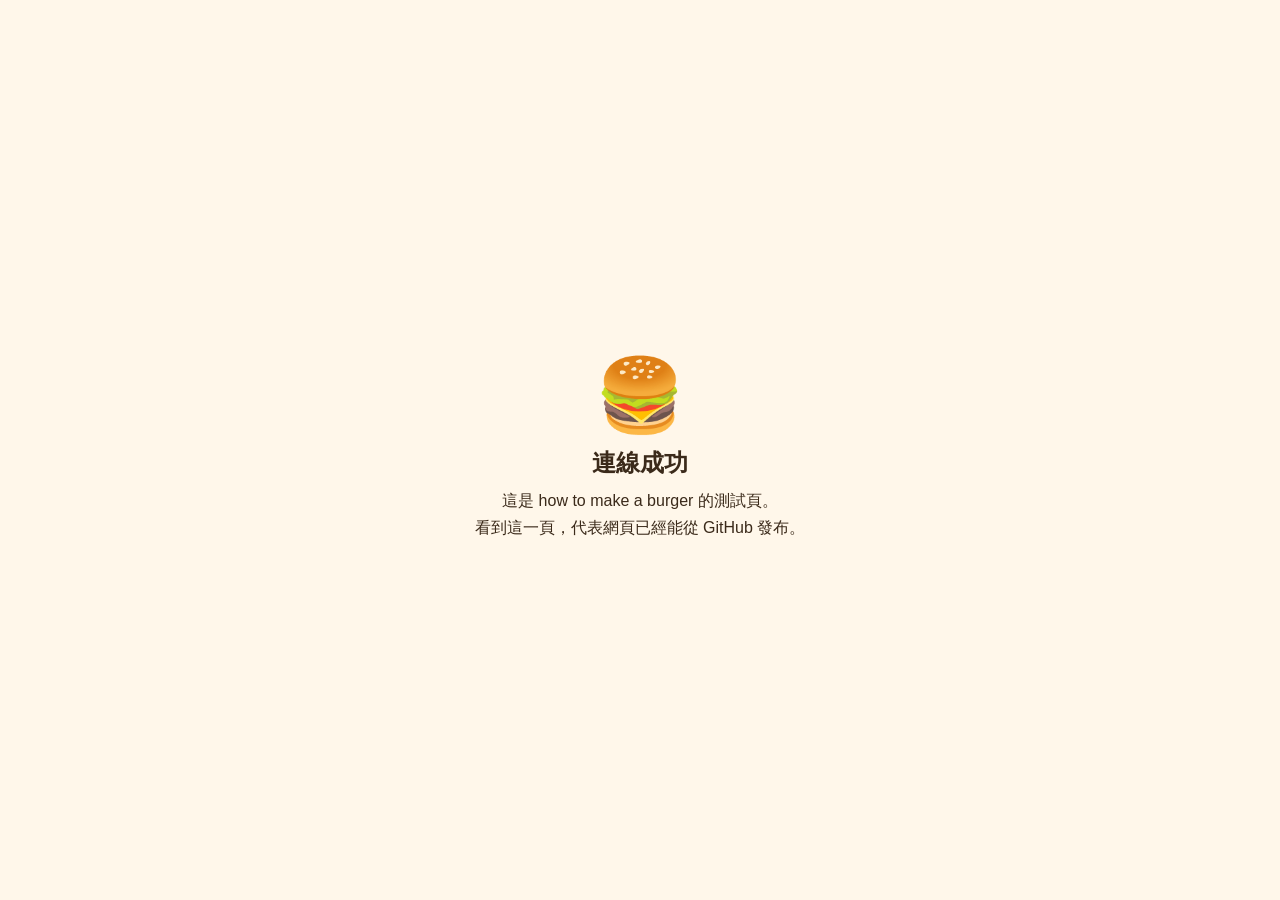
==== index.html @ 741db38f "Add connection test page Co-Authored-By: Claude Sonnet 5.5 <noreply@anthropic.com> Claude-Session: h" ====
<!DOCTYPE html>
<html lang="zh-Hant">
<head>
<meta charset="UTF-8">
<meta name="viewport" content="width=device-width, initial-scale=1">
<title>How to make a burger｜連線測試</title>
<style>
  html, body { margin: 0; height: 100%; }
  body {
    display: flex; align-items: center; justify-content: center;
    background: #fff7ea; color: #3b2a1a;
    font-family: -apple-system, "PingFang TC", "Noto Sans TC", sans-serif;
  }
  main { padding: 32px 28px; text-align: center; max-width: 420px; }
  .icon { font-size: 72px; line-height: 1; }
  h1 { font-size: 24px; margin: 16px 0 8px; }
  p { font-size: 16px; line-height: 1.7; margin: 0; }
</style>
</head>
<body>
<main>
  <div class="icon">🍔</div>
  <h1>連線成功</h1>
  <p>這是 how to make a burger 的測試頁。<br>看到這一頁，代表網頁已經能從 GitHub 發布。</p>
</main>
</body>
</html>
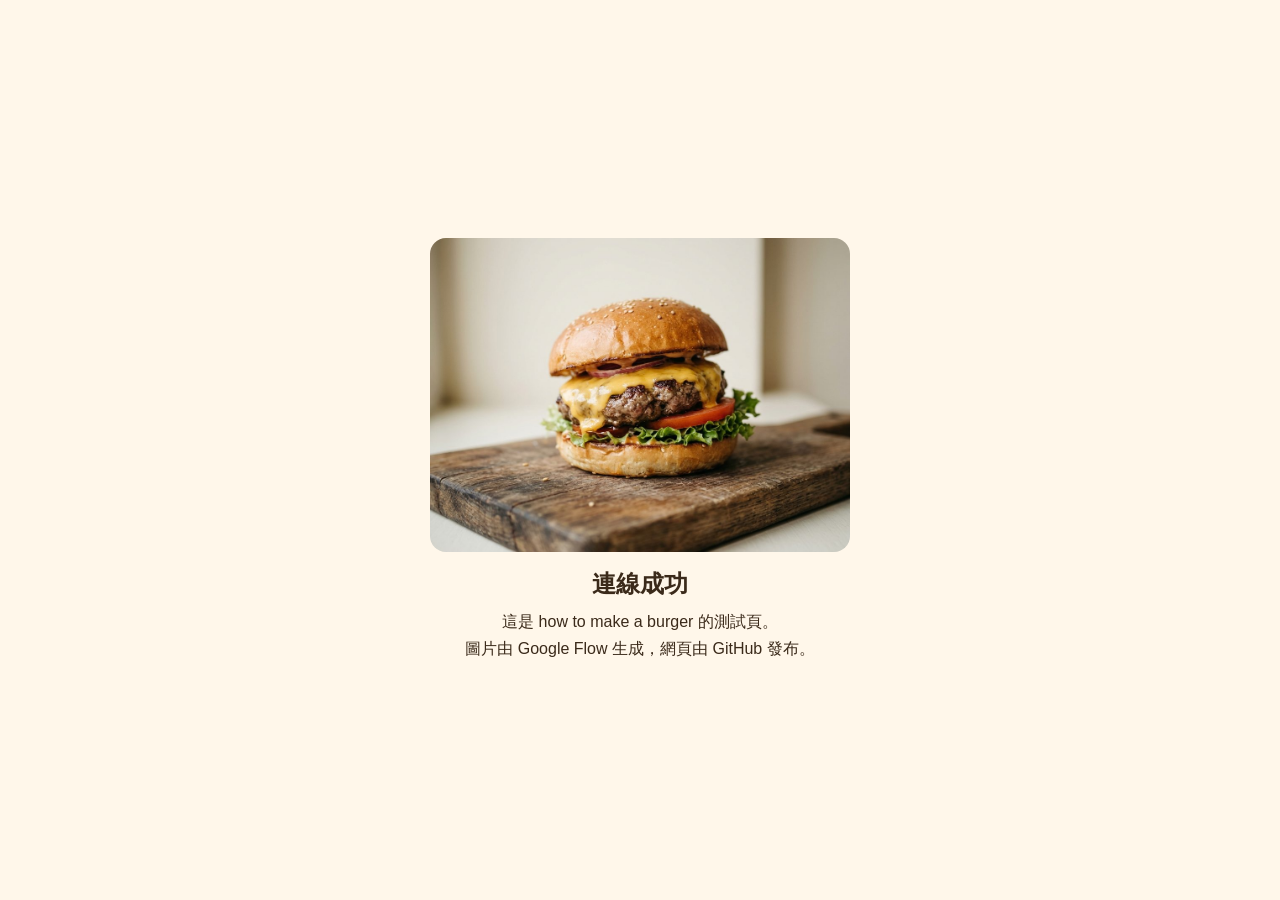
==== commit 5386f3f4: "Show Flow-generated burger image on test page Co-Authored-By: Claude Sonnet 5.5 <noreply@anthropic.c" ====
--- a/index.html
+++ b/index.html
@@ -12,16 +12,16 @@
     font-family: -apple-system, "PingFang TC", "Noto Sans TC", sans-serif;
   }
   main { padding: 32px 28px; text-align: center; max-width: 420px; }
-  .icon { font-size: 72px; line-height: 1; }
+  img { width: 100%; height: auto; border-radius: 16px; display: block; }
   h1 { font-size: 24px; margin: 16px 0 8px; }
   p { font-size: 16px; line-height: 1.7; margin: 0; }
 </style>
 </head>
 <body>
 <main>
-  <div class="icon">🍔</div>
+  <img src="images/burger-test.jpg" alt="Flow 生成的漢堡測試圖">
   <h1>連線成功</h1>
-  <p>這是 how to make a burger 的測試頁。<br>看到這一頁，代表網頁已經能從 GitHub 發布。</p>
+  <p>這是 how to make a burger 的測試頁。<br>圖片由 Google Flow 生成，網頁由 GitHub 發布。</p>
 </main>
 </body>
 </html>
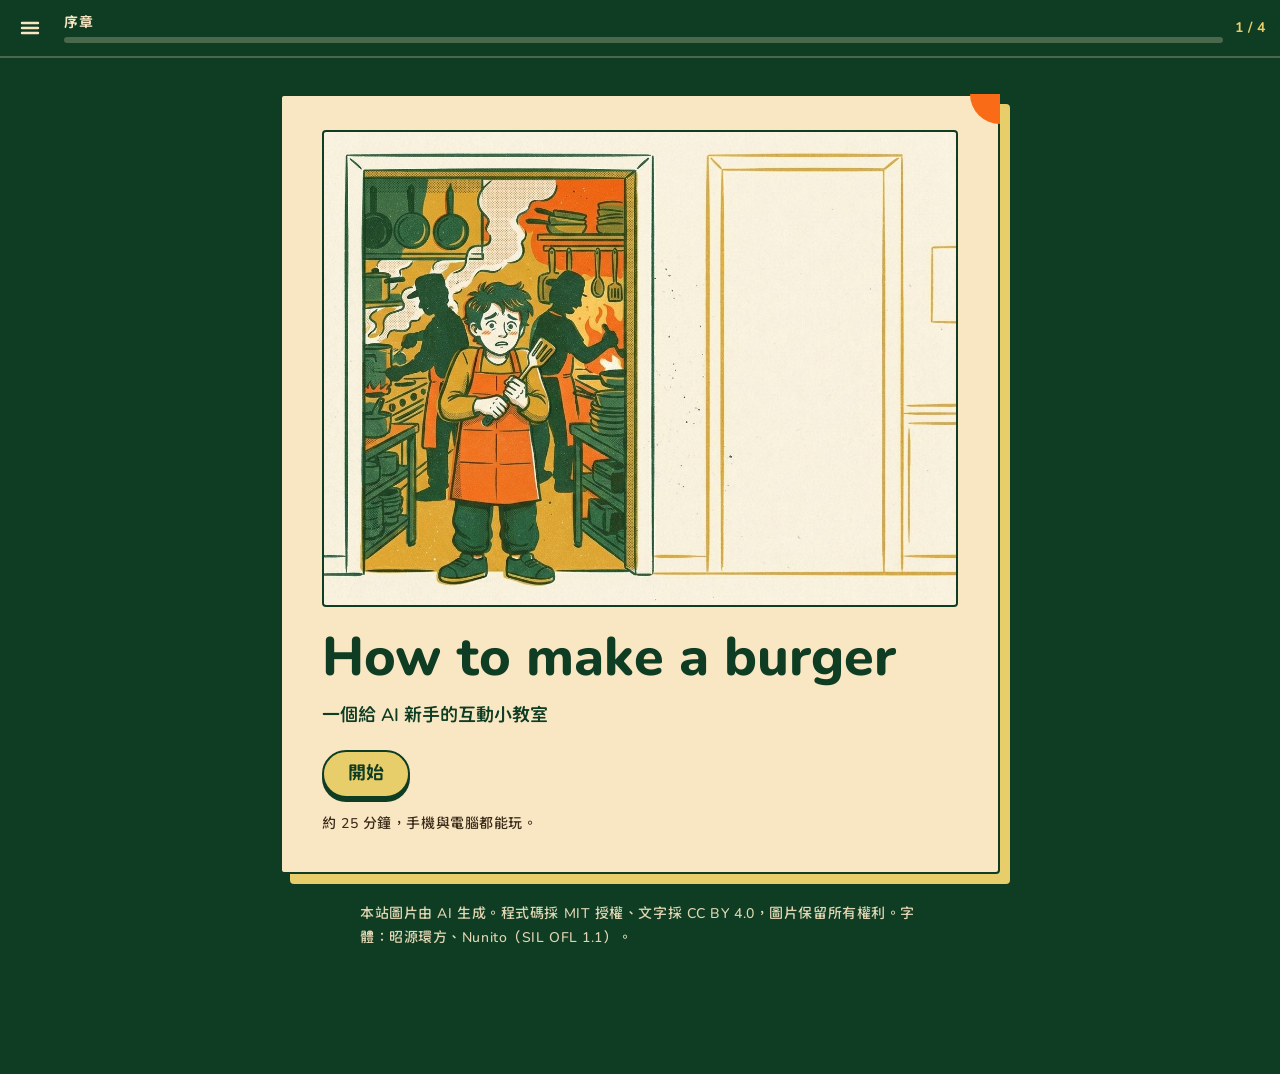
==== commit 8e57d8cb: "Build the interactive site: all chapters, interactions, self-hosted fonts Co-Authored-By: Claude Son" ====
--- a/index.html
+++ b/index.html
@@ -2,26 +2,44 @@
 <html lang="zh-Hant">
 <head>
 <meta charset="UTF-8">
-<meta name="viewport" content="width=device-width, initial-scale=1">
-<title>How to make a burger｜連線測試</title>
-<style>
-  html, body { margin: 0; height: 100%; }
-  body {
-    display: flex; align-items: center; justify-content: center;
-    background: #fff7ea; color: #3b2a1a;
-    font-family: -apple-system, "PingFang TC", "Noto Sans TC", sans-serif;
-  }
-  main { padding: 32px 28px; text-align: center; max-width: 420px; }
-  img { width: 100%; height: auto; border-radius: 16px; display: block; }
-  h1 { font-size: 24px; margin: 16px 0 8px; }
-  p { font-size: 16px; line-height: 1.7; margin: 0; }
-</style>
+<meta name="viewport" content="width=device-width, initial-scale=1, viewport-fit=cover">
+<meta name="robots" content="noindex">
+<meta name="theme-color" content="#0F3D24">
+<title>How to make a burger｜一個給 AI 新手的互動小教室</title>
+<link rel="stylesheet" href="fonts/fonts.css">
+<link rel="stylesheet" href="style.css">
 </head>
 <body>
-<main>
-  <img src="images/burger-test.jpg" alt="Flow 生成的漢堡測試圖">
-  <h1>連線成功</h1>
-  <p>這是 how to make a burger 的測試頁。<br>圖片由 Google Flow 生成，網頁由 GitHub 發布。</p>
-</main>
+
+<header class="bar" id="bar">
+  <button class="menu-btn" id="menuBtn" type="button" aria-label="章節目錄" aria-expanded="false" aria-controls="menu">
+    <svg width="22" height="22" viewBox="0 0 22 22" aria-hidden="true"><path d="M3 6h16M3 11h16M3 16h16" stroke="currentColor" stroke-width="2.4" stroke-linecap="round" fill="none"/></svg>
+  </button>
+  <div class="bar-mid">
+    <p class="bar-tag" id="barTag">序章</p>
+    <div class="bar-prog" id="barProg" role="progressbar" aria-label="整體進度" aria-valuemin="0" aria-valuemax="100" aria-valuenow="0"><span id="barFill"></span></div>
+  </div>
+  <p class="bar-count" id="barCount">1 / 1</p>
+</header>
+
+<nav class="menu" id="menu" hidden aria-label="章節目錄">
+  <p class="menu-h">章節目錄</p>
+  <ol id="menuList"></ol>
+</nav>
+
+<main class="stage" id="stage" tabindex="-1" aria-live="polite"></main>
+
+<footer class="foot" id="foot">
+  <div class="foot-nav" id="footNav">
+    <button class="btn btn-ghost" id="prevBtn" type="button">上一步</button>
+    <button class="btn" id="nextBtn" type="button">下一步</button>
+  </div>
+  <p class="note foot-note" id="footNote"></p>
+</footer>
+
+<noscript><p style="padding:24px;color:#F9E7C3">這個互動頁面需要開啟 JavaScript 才能使用。</p></noscript>
+
+<script src="content.js"></script>
+<script src="app.js"></script>
 </body>
 </html>
--- a/fonts/fonts.css
+++ b/fonts/fonts.css
@@ -0,0 +1,226 @@
+/* 由 build_subset2.py 產生：只含頁面實際用到的字體切片（可變字重），皆為 SIL OFL 1.1 授權 */
+
+@font-face {
+  font-family: 'Nunito';
+  font-style: normal;
+  font-weight: 200 1000;
+  font-display: swap;
+  src: url(files/nunito-latin-wght-normal.woff2) format('woff2-variations');
+  unicode-range: U+0000-00FF,U+0131,U+0152-0153,U+02BB-02BC,U+02C6,U+02DA,U+02DC,U+0304,U+0308,U+0329,U+2000-206F,U+20AC,U+2122,U+2191,U+2193,U+2212,U+2215,U+FEFF,U+FFFD;
+}
+
+@font-face {
+  font-family: 'Chiron GoRound TC';
+  font-style: normal;
+  font-weight: 200 900;
+  font-display: swap;
+  src: url(files/chiron-goround-tc-55-wght-normal.woff2) format('woff2-variations');
+  unicode-range: U+75cd,U+75d2,U+75d4,U+75d9,U+75df,U+75e2-75e4,U+75e6-75e7,U+75e9-75ec,U+75f0-75f3,U+75f7,U+75f9-75fa,U+75fc,U+75fe-7602,U+7608-760a,U+760c-760d,U+7610,U+7615-7616,U+7618-7620,U+7622-7623,U+7625,U+7627,U+7629,U+762b,U+762e,U+7630,U+7632-7635,U+7638,U+763a-763c,U+763e,U+7640,U+7643,U+7646,U+7648-7649,U+764d-764e,U+7654,U+7658,U+765c,U+765f,U+7663-7667,U+7669,U+766b-766d,U+766f-7670,U+7676,U+7678-767a,U+767f-7681,U+7683,U+7688,U+768a-768b,U+768e,U+7690,U+7695-7696,U+769a-769e,U+76a3-76a4,U+76aa,U+76b0-76b1,U+76b4,U+76b7-76b8,U+76c2,U+76c5,U+76c9,U+76cc-76cd,U+76cf-76d1,U+76d6-76d8,U+76e5-76e6,U+76e9,U+76ec,U+76f1,U+76f7,U+76f9-76fb,U+76ff-7700,U+7704-7705;
+}
+
+@font-face {
+  font-family: 'Chiron GoRound TC';
+  font-style: normal;
+  font-weight: 200 900;
+  font-display: swap;
+  src: url(files/chiron-goround-tc-82-wght-normal.woff2) format('woff2-variations');
+  unicode-range: U+555c,U+5562-5563,U+5567,U+5569,U+556b-556c,U+5570,U+5575-5579,U+557b-557c,U+557f,U+5581,U+5583,U+5586,U+5588,U+558b,U+558f,U+5591,U+5599,U+559f,U+55a1,U+55a3,U+55a5-55a6,U+55a8-55a9,U+55ab,U+55ad,U+55b0-55b1,U+55b3,U+55b6-55b7,U+55b9,U+55bc-55bd,U+55c4-55c5,U+55c7,U+55c9,U+55cc-55cd,U+55d0,U+55d2,U+55d4-55d9,U+55db,U+55dd-55df,U+55e1-55e6,U+55e9-55ea,U+55ec,U+55ee,U+55f1-55f3,U+55f5-55f7,U+55f9-55fa,U+55fe,U+5600-5602,U+5608,U+560c,U+560f,U+5612-5613,U+5615-5616,U+5618,U+561a,U+561c,U+561e,U+5620,U+5623-5625,U+5627,U+562a,U+562c-562e,U+5630-5631,U+5635-5636,U+5638-563a,U+5640,U+5642-5643,U+5649,U+564c-5650,U+5654,U+5658-565d,U+5664-5666,U+5669,U+566b,U+566d,U+566f,U+5671-5672,U+5676,U+567a;
+}
+
+@font-face {
+  font-family: 'Chiron GoRound TC';
+  font-style: normal;
+  font-weight: 200 900;
+  font-display: swap;
+  src: url(files/chiron-goround-tc-91-wght-normal.woff2) format('woff2-variations');
+  unicode-range: U+2649-2656,U+2658-265c,U+265e-2660,U+2662-2664,U+2666-2669,U+266b-266f,U+267b,U+2692-2696,U+2698,U+269b-269c,U+26a0-26a1,U+26a3-26a5,U+26aa-26ac,U+26bd-26be,U+26c4-26c5,U+26c8,U+26d1,U+26d3-26d4,U+26e4,U+26e9-26ea,U+26f0-26f5,U+26f9-26fa,U+26fd,U+2701-2702,U+2704-2706,U+2708,U+270a-2712,U+2714,U+2716-2727,U+2729-273e,U+2740-2747;
+}
+
+@font-face {
+  font-family: 'Chiron GoRound TC';
+  font-style: normal;
+  font-weight: 200 900;
+  font-display: swap;
+  src: url(files/chiron-goround-tc-94-wght-normal.woff2) format('woff2-variations');
+  unicode-range: U+2139,U+2153,U+2194-2197,U+2199,U+219d-219e,U+21a0,U+21a9-21aa,U+21ac,U+21af-21b1,U+21b3-21b5,U+21ba-21bb,U+21c4,U+21ca,U+21cc,U+21d0,U+21d2-21d4,U+21d8,U+21dd,U+21e2-21e9,U+2200,U+2202,U+2205-2208,U+220e-220f,U+2211-2212,U+2215,U+2217-221a,U+221d-2220,U+2225,U+2227-222b,U+222e,U+2234-2237,U+223c-223d,U+2248,U+2256,U+2260-2261,U+2264-2265,U+226a-226b,U+226e-226f,U+2282-2283,U+2295-2296,U+2299,U+22a5,U+22b0-22b1,U+22b9,U+22bf,U+22c5-22c6,U+22c8,U+22d0-22d1,U+22ee,U+2312-2313,U+2318,U+231a-231b,U+2323,U+2328,U+239d,U+23a0,U+23af,U+23e4,U+23e9-23ea,U+23ec,U+23f0-23f3,U+23fa,U+2445,U+2460-2471,U+2474;
+}
+
+@font-face {
+  font-family: 'Chiron GoRound TC';
+  font-style: normal;
+  font-weight: 200 900;
+  font-display: swap;
+  src: url(files/chiron-goround-tc-105-wght-normal.woff2) format('woff2-variations');
+  unicode-range: U+b4,U+10d,U+2d9,U+641,U+6cc,U+e20,U+e29,U+200e,U+20ac,U+2266,U+25be,U+301e,U+3058,U+4e07,U+4e1d,U+4e66,U+4ece,U+4fde,U+5016,U+5180,U+5199,U+51aa,U+5306,U+5386,U+53d8,U+5413,U+541d,U+5436,U+54ce,U+54e8,U+54fc,U+5571,U+557e,U+558e,U+55a7,U+56a8,U+57a2-57a3,U+58b3,U+5960,U+5992-5993,U+59a4,U+5a55,U+5ab2,U+5afb,U+5b56,U+5bc5,U+5bc7,U+5bf0,U+5cb1,U+5cc7,U+5dff,U+5e93,U+5ed3,U+5f6a,U+60bc,U+61ff,U+6218,U+6254,U+634d,U+6467,U+64f1-64f2,U+6582,U+65fb,U+6615,U+6687,U+66e6,U+66f0,U+6781,U+67f5,U+68a7,U+6a1f,U+6b27,U+6b4e,U+6b73,U+6b79,U+6bcb,U+6c5d,U+6cf5,U+6dee,U+6ec4,U+6ecc,U+6f88,U+6fef,U+701d,U+703e,U+707c,U+7099,U+710a,U+725f,U+72d9,U+72e9,U+731d,U+7325,U+739f,U+7463,U+7480,U+74a8,U+7523,U+7526,U+75e0,U+7613,U+7656,U+76d4,U+773a,U+775c,U+775e,U+780c,U+78e1,U+78f7,U+7960,U+7a20,U+7aaf,U+7b08,U+7b71,U+7be4,U+7cec,U+7cf0,U+7d5e,U+7d62,U+7dbe,U+7e1b,U+7ea2,U+7ec4,U+7ec6,U+7edc,U+7eed,U+7efc,U+7f16,U+7f57,U+7fb9,U+7fca,U+803d,U+816e,U+82a5,U+82b7,U+8317,U+8338,U+834a,U+83d3,U+8401,U+8469,U+849e,U+854a,U+8559,U+865e,U+86e4,U+8700,U+8759,U+8760,U+8778,U+8782,U+879e,U+87d1,U+880d,U+8836,U+8944,U+89c8,U+8aac,U+8b74,U+8ba2,U+8ba4,U+8bae,U+8bfb,U+8c4e,U+8cb3,U+8cb6,U+8d16,U+8d28,U+8e44,U+8f3b,U+8f3f,U+8f91,U+8fb9,U+8fc4,U+8fde,U+8ff9,U+9076,U+90ae,U+90b8,U+9257,U+9310,U+93df,U+94fe,U+95a5,U+95a9,U+962e,U+968f-9690,U+9704,U+9713,U+97f6,U+9824,U+986b,U+9884,U+9886,U+98e2,U+991a,U+99a5,U+99dd,U+9ab8,U+9b41,U+9b77,U+9bad,U+c774,U+e5d4,U+fe52,U+ff02,U+1f389,U+1f449,U+1f495;
+}
+
+@font-face {
+  font-family: 'Chiron GoRound TC';
+  font-style: normal;
+  font-weight: 200 900;
+  font-display: swap;
+  src: url(files/chiron-goround-tc-106-wght-normal.woff2) format('woff2-variations');
+  unicode-range: U+2cb,U+5d1,U+5d9,U+5e2,U+5e8,U+5ea,U+633,U+e32,U+2252,U+2267,U+2573,U+25b3,U+25c4,U+2713,U+2715,U+30e2,U+4e28,U+4e3c,U+4e4d,U+4e70,U+4f88,U+4fef,U+5018,U+501a,U+5026,U+5137,U+513f,U+51f3,U+524b,U+5254,U+52d8,U+5308,U+5384,U+53cc,U+5443,U+5466,U+54a7-54a8,U+54bd,U+54c9,U+54cb,U+555e,U+556a,U+5580,U+560e,U+5614,U+561f,U+562f,U+566c,U+5679,U+56bc,U+56cd,U+56e7,U+56ed,U+572d,U+57d7,U+582f,U+589f,U+5b09,U+5ba5,U+5c51,U+5c90,U+5cef,U+5d16,U+5d84,U+5dd4,U+5e08,U+5e26,U+5f0a,U+5f20,U+606c,U+61c7,U+620f,U+625b,U+62a4,U+62d0,U+62f1,U+63a0,U+63c6,U+63f9,U+6413,U+6417,U+6483,U+64f7,U+650f,U+65a7,U+665f,U+66ae,U+66d6,U+66e0,U+6746,U+6756,U+67d1,U+6837,U+68d7,U+68e0,U+68f5,U+6977,U+6995,U+69a8,U+69b4,U+69d3,U+6a3d,U+6abb,U+6bb7,U+6bd3,U+6c47,U+6cc4,U+6cd3,U+6dae,U+6e26,U+6e29,U+6e5b,U+6eaf,U+6eba,U+7028,U+70b3,U+711a,U+733f,U+73c0,U+73ee,U+7444,U+745a,U+7487,U+7540,U+75a4,U+7729,U+779e,U+798e,U+79cd,U+79e9,U+7a3d,U+7a4c,U+7a9f,U+7ac4,U+7aff,U+7b77,U+7c27,U+7ca7,U+7cd9,U+7d76,U+7e43,U+7ea6,U+7ed9,U+7ff1,U+808b,U+809b,U+80fa,U+827a,U+8309,U+8328,U+832b,U+8396,U+83e0,U+840e,U+8425,U+852d,U+853b,U+8588,U+85e9,U+86b5,U+8718,U+87ec,U+8910,U+893b,U+89c1-89c2,U+8b3e,U+8baf,U+8bc1,U+8bcd,U+8bdd,U+8c41,U+8c48,U+8d2d,U+8d5e,U+8fbe,U+9015,U+90a8,U+90b5,U+90e1,U+9169,U+9183,U+91d0,U+91dc,U+9293,U+92f8,U+9472,U+9598,U+95ed,U+95fb,U+9605,U+96c7,U+9739,U+9742,U+9761,U+99ad,U+9ae6,U+9b1a,U+9b44,U+9bc9,U+9d3f,U+9dd7,U+9e7c,U+9e92,U+fe5d-fe5e,U+ff22-ff24,U+ff2f-ff30,U+ff33;
+}
+
+@font-face {
+  font-family: 'Chiron GoRound TC';
+  font-style: normal;
+  font-weight: 200 900;
+  font-display: swap;
+  src: url(files/chiron-goround-tc-107-wght-normal.woff2) format('woff2-variations');
+  unicode-range: U+60,U+f7,U+161,U+2198,U+2571,U+258b,U+25b6,U+2661,U+3051,U+3109,U+4e11,U+4e1c,U+4e24,U+4e2b,U+4ef7,U+4f18,U+4f36,U+4fd0,U+5029-502a,U+5055,U+508d,U+50ad,U+50d5,U+50e7,U+50f1,U+50f5,U+51a5,U+51c8,U+51fb,U+5203,U+524e,U+5288,U+5323,U+53c2,U+5458,U+54b1,U+54b3,U+54b8,U+5582,U+55b2,U+55ba,U+55da,U+55dc,U+5662,U+5678,U+56c2,U+5742,U+57d5,U+5862,U+58e4,U+58f0,U+5907,U+590d,U+5934,U+5978,U+5984,U+5a25,U+5c06,U+5c62,U+5c91,U+5cfb,U+5d01,U+5d11,U+5d1b,U+5e87,U+5eff,U+5f27,U+5f3a,U+5f53,U+5f64,U+6001,U+6168,U+61a9,U+6233,U+62a5,U+62ce,U+62ed,U+638f,U+6399,U+63c0,U+646f,U+6590,U+6631,U+664f,U+6689,U+66dc,U+672f,U+67af,U+67ec,U+6807,U+6a44,U+6c14,U+6c40,U+6c70,U+6c76,U+6cb8,U+6ce3,U+6df3,U+6e20,U+6e43,U+6ebc,U+6eec,U+6f2c,U+6fb1,U+7009,U+7011,U+701a,U+7117,U+7184,U+72f9,U+7426,U+74bd,U+74cf,U+752b,U+7554,U+75b9,U+7621,U+7671-7672,U+7693,U+76ef,U+7737,U+77a7,U+77b3,U+77bb,U+77da,U+77e2,U+77e9,U+77ef,U+7801,U+7940,U+797f,U+79a7,U+79b1,U+79bd,U+7a6b,U+7ac5,U+7b1b,U+7dab,U+7db4,U+7db8,U+7dcb,U+7ddd,U+7de0,U+7e55,U+7e9c,U+7ed3,U+7ef4,U+803f,U+8046,U+8087,U+8116,U+81a8,U+8214,U+821c,U+82d4,U+8305,U+831c,U+8335,U+8339,U+8350,U+8354,U+8526,U+860a,U+86db,U+8713,U+873b,U+8822,U+8993,U+8a1f,U+8ab9,U+8ad7,U+8e72,U+8f4e,U+8f9c,U+8fd0,U+8fd8,U+8fe6,U+9042,U+907c,U+91ba,U+9452,U+9591,U+95e2,U+9631,U+9699,U+96b8,U+9709,U+978d,U+9811,U+9830,U+98ce,U+9945,U+99ed,U+9a8c,U+9ad3,U+9baa,U+9be8,U+9c77,U+9cf6,U+9d72,U+9e1f,U+9ec4,U+fe31,U+fe55,U+ff03,U+ff20,U+ff3b,U+ff3d,U+1f3fb,U+1f44d,U+1f60d;
+}
+
+@font-face {
+  font-family: 'Chiron GoRound TC';
+  font-style: normal;
+  font-weight: 200 900;
+  font-display: swap;
+  src: url(files/chiron-goround-tc-108-wght-normal.woff2) format('woff2-variations');
+  unicode-range: U+10c,U+e44,U+2728,U+3081,U+4e13,U+4e19,U+4e1e,U+4e5c,U+4ea7,U+4ed7,U+4f20,U+4f8d,U+4ffe,U+5021,U+515c,U+51a4,U+51e0,U+521b,U+522b,U+532a,U+534e,U+5355,U+537f,U+5398,U+539d,U+541f,U+543c,U+544e,U+5509,U+5598,U+5622,U+5632,U+563f,U+5641,U+566a,U+5695,U+569f,U+56ae,U+56da,U+573a,U+574e,U+5835,U+584c,U+5885,U+58ae,U+5a1f,U+5ac2,U+5b24,U+5bb0,U+5bde,U+5be1,U+5bfc,U+5c39,U+5c4c,U+5c60,U+5e76,U+5e7f,U+5e9a,U+5eb8,U+5f13,U+5f6c,U+6127,U+61f2,U+6208,U+620a,U+620c,U+6252,U+62ef,U+6328,U+633d,U+6362,U+63b0,U+63c9,U+640f,U+64a9,U+6514,U+652c,U+655e,U+6583,U+658c,U+6627,U+66f3,U+6734,U+6743,U+676d,U+67c4,U+67da,U+68cd,U+68f2,U+690e,U+6ab3,U+6b16,U+6b38,U+6b3d,U+6bc6,U+6ca1,U+6cab,U+6d8c,U+6dea,U+6e32,U+6e3e,U+6e58,U+6eef,U+6ef2,U+6fe4,U+708a,U+7130,U+7165,U+7172,U+71c9,U+71ed,U+7232,U+7239,U+7261,U+7280,U+72a7,U+72f8,U+73c8,U+7464,U+753b,U+754f,U+755c,U+75d8,U+76ea,U+776b,U+7779,U+777f,U+7784,U+778e,U+77db,U+77ee,U+79e4,U+7a46,U+7a57,U+7aba,U+7aed,U+7b4d,U+7c7b,U+7c7d,U+7d13,U+7d33,U+7dbb,U+7df9,U+7e46,U+7ea7,U+8085,U+8165,U+81fb,U+82b8,U+82d3,U+8343,U+839e,U+83e9,U+840d,U+851a,U+853d,U+8543,U+859b,U+85fb,U+87fb,U+888d,U+88c5,U+8adc,U+8b0a,U+8bb0,U+8bbe,U+8bc4,U+8bf4,U+8c5a,U+8cc3,U+8ce4,U+8d44,U+8e81,U+8f44,U+8f66,U+8fdb,U+900d,U+9063,U+914c,U+9223,U+9226,U+923a,U+925b,U+9264,U+929c,U+92b9,U+9320,U+934d,U+935b,U+9444,U+957f,U+96a7,U+97ad,U+97cc,U+9898,U+98ea,U+9921,U+9952,U+9a55,U+9b0d,U+9b91,U+9bca,U+9ebd,U+9f4b,U+e60f-e610,U+ff1c-ff1d,U+ff21,U+ff38,U+ff9f,U+fffd,U+1f602;
+}
+
+@font-face {
+  font-family: 'Chiron GoRound TC';
+  font-style: normal;
+  font-weight: 200 900;
+  font-display: swap;
+  src: url(files/chiron-goround-tc-109-wght-normal.woff2) format('woff2-variations');
+  unicode-range: U+e17,U+e22,U+2103,U+25a0,U+266a,U+3014-3015,U+4e1a,U+4e50,U+4f10,U+4f6c,U+4f70,U+4fcf,U+5006,U+50d1,U+5170,U+518c,U+51f0,U+51f6,U+51f9,U+5219,U+5256,U+525d,U+52c9,U+5349,U+5351,U+5356,U+5375,U+53db,U+53ee,U+53f7,U+5492,U+54fa,U+5538,U+55bb,U+55e8,U+5757,U+58be,U+5937,U+59dc,U+59e8,U+5a49,U+5a9a-5a9b,U+5ab3,U+5b9b,U+5b9e,U+5be8,U+5c37,U+5c4e,U+5d14,U+5d19,U+5d4c,U+5d50,U+5deb,U+5e84,U+5e94,U+5ec2,U+5f17,U+5f26,U+5f55,U+5f77,U+5f7f,U+5fbd,U+6052,U+6064-6065,U+608d,U+609a,U+6101,U+611a,U+614c,U+621a,U+6237,U+6284,U+6296,U+62e9,U+632a-632b,U+634f,U+6488,U+6500,U+652a,U+6556,U+65e0,U+65ec,U+6643,U+679a,U+6850,U+6893,U+6897,U+68b3,U+68d5,U+6930,U+6960,U+6a11,U+6a38,U+6a3a,U+6b22,U+6b67,U+6b6a,U+6c59,U+6c83,U+6ccc,U+6df5,U+6ef7,U+6f3e,U+6f80,U+70ed,U+7164,U+722a,U+7260,U+7272,U+73b0,U+74ca,U+74e3,U+7538,U+7586,U+75b5,U+7624,U+7661-7662,U+7838,U+786e,U+788c,U+7950,U+79a6,U+79aa,U+7a40,U+7a62,U+7bf7,U+7c3e,U+7c98,U+7ca5,U+7d21,U+7d2e,U+7dba,U+7dec,U+7e79,U+7ecf,U+7edf,U+7f79,U+8086,U+810a,U+8139,U+813e,U+817a,U+81b3,U+821f,U+8247,U+8259,U+8271,U+8431,U+846c,U+849c,U+84b2,U+84c4,U+8513-8514,U+8549,U+8755,U+8877,U+8881,U+88f9,U+8a1d,U+8a3c,U+8a6d-8a6e,U+8a93,U+8ae7,U+8af7,U+8b17,U+8b5a,U+8ba1,U+8bba,U+8cdc,U+8dea,U+8f6c,U+8f7d,U+8fc7,U+8fd9,U+902e,U+90ca,U+916a,U+916c,U+921e,U+9245,U+947c,U+9594,U+95a8,U+95ee,U+95f4,U+9706,U+971e,U+9756,U+980c,U+9891,U+98b1,U+98fc,U+9903,U+9957,U+99ae,U+99ff,U+9db4,U+e602-e605,U+e611,U+ff16-ff19;
+}
+
+@font-face {
+  font-family: 'Chiron GoRound TC';
+  font-style: normal;
+  font-weight: 200 900;
+  font-display: swap;
+  src: url(files/chiron-goround-tc-110-wght-normal.woff2) format('woff2-variations');
+  unicode-range: U+a5,U+2190-2191,U+2193,U+22c1,U+2302,U+25cb,U+2699,U+2709,U+4e0e,U+4e18,U+4e3a,U+4e48,U+4e91,U+4eec,U+4f3d,U+5112,U+524a,U+52a3,U+52ab,U+52c3,U+52f3,U+52fb,U+5320,U+5339,U+533f,U+53e2,U+543e,U+5480,U+5495,U+5497,U+5564,U+5572,U+55c6,U+55ef,U+563b,U+5653,U+5657,U+56b7,U+5764,U+5824,U+58d8,U+5955,U+5983,U+598d,U+59a8,U+59da,U+59e6,U+5a36,U+5bb5,U+5bc2,U+5bee,U+5bf9,U+5cb3,U+5d17,U+5dbc,U+5e2e,U+6070,U+60df,U+6190,U+61a4,U+61be,U+61fc,U+62ac,U+62bc,U+636e,U+6398,U+63a9,U+6435,U+6487,U+6495,U+64ab,U+64bf,U+6577,U+65ac,U+6602,U+6652,U+66f9,U+672d,U+6761,U+683d,U+68ad,U+68b5,U+68da,U+68e7,U+6a59,U+6a61,U+6ae5,U+6b47,U+6bef,U+6c50,U+6c9b,U+6e23,U+6e34,U+6e4a,U+6e67,U+6ea2,U+6eb6,U+6f20,U+6feb,U+7149,U+714c,U+715e,U+7199,U+71ac,U+7231,U+7262,U+7409,U+745f,U+7469,U+7504,U+7535,U+753a,U+75f4,U+7682,U+76ba,U+76f2,U+77fd,U+780d,U+7832,U+78c5,U+78ef,U+7901,U+79be,U+79c9,U+79e6,U+7a1a,U+7a84,U+7aca,U+7cb5,U+7cb9,U+7cdf,U+7ce7,U+7d6e,U+7db1,U+7def,U+7e61,U+7e7d,U+7e8f,U+7f38,U+7f77,U+7fa8,U+7fc5,U+7fe1,U+7ff9,U+800d,U+8015,U+8054,U+80a2,U+80aa,U+80ba,U+814e,U+8180,U+819d,U+81c0,U+828b,U+82ad,U+82af,U+83f1,U+83f8,U+8403,U+8475,U+84bc,U+84c9,U+84ec,U+8523,U+8569,U+8591,U+85b0,U+86d9,U+8774,U+881f,U+884d,U+88d4,U+89c4,U+89c6,U+8a60,U+8a79,U+8b19,U+8bd5,U+8bf7,U+8c03,U+8c79,U+8cc8,U+8d9f,U+8e10,U+8e48,U+8faf,U+9009,U+9017,U+9175,U+9187,U+918b,U+91d8,U+9214,U+946b,U+9470,U+9640,U+9675,U+96ef,U+9716,U+97cb,U+97e9,U+985b,U+99b3,U+9b4f,U+9d09,U+9e9f,U+9edb,U+9f90,U+ff05,U+ff14,U+1f464;
+}
+
+@font-face {
+  font-family: 'Chiron GoRound TC';
+  font-style: normal;
+  font-weight: 200 900;
+  font-display: swap;
+  src: url(files/chiron-goround-tc-111-wght-normal.woff2) format('woff2-variations');
+  unicode-range: U+25ce,U+4e08,U+4e2a,U+4e56,U+4e9a,U+4ea8,U+4ead,U+4ec7,U+4f3a,U+4f51,U+4f62,U+4faf,U+507d,U+5098,U+50ac,U+5147,U+5173,U+5187,U+51f8,U+52a1,U+52a8,U+52f8,U+535c,U+53ed,U+541e,U+5435,U+5475,U+54a9,U+54c0,U+54c7,U+5589,U+5605,U+5690,U+5733,U+5782,U+57c3,U+5858,U+5893,U+589c,U+58e2,U+5974,U+599e,U+59a5,U+59ec,U+5b66,U+5b99,U+5b9d,U+5c2c,U+5c48,U+5c65,U+5cfd,U+5d0e,U+5dba,U+5de2,U+5e06,U+5e15,U+5ec1,U+5ed6,U+5f00,U+5f4c,U+5f65,U+6055,U+609f,U+60b6,U+6241,U+624e,U+626f,U+6291,U+62cc,U+62d3,U+62d8,U+62da,U+62fe,U+6349,U+6367,U+63ea,U+6454,U+64a4,U+64b2,U+64bc,U+64c5,U+64ce,U+6558,U+6572,U+65a5,U+65e8,U+65ed,U+6606,U+6614,U+6670,U+6688,U+673a,U+674f,U+6770,U+6795,U+68cb,U+6912,U+6953,U+6aac,U+6aaf,U+6ab8,U+6b20,U+6b96,U+6bbf,U+6bc5,U+6c6a,U+6cbe,U+6d59,U+6d78,U+6dc7,U+6deb,U+6e7e,U+6e9c,U+6f3f,U+6f51,U+6f70,U+6f84,U+704c,U+7051,U+70ab,U+70ad,U+70f9,U+7119,U+714e,U+71d9,U+71e5-71e6,U+72c4,U+72d0,U+72e0,U+7334,U+744b,U+7455,U+74f7,U+7529,U+75ab,U+75b2,U+766e,U+76c3,U+76fc,U+76fe,U+7891,U+7948,U+7a74,U+7b28,U+7c60,U+7c72,U+7cca,U+7ebf,U+7f55,U+7ff0,U+8154,U+81c2,U+81d8,U+81e3,U+81e5,U+8292,U+8299,U+8302,U+8304,U+8332,U+83c1,U+83c7,U+83ca,U+845b,U+8490,U+85af,U+8650,U+8667,U+8abc,U+8b0e,U+8b39,U+8bed,U+8c54,U+8c6b,U+8c9e,U+8ca7,U+8caa-8cab,U+8ce6,U+8cec-8ced,U+8eb2,U+8eba,U+8fb0,U+901d,U+908f,U+9127,U+91c0,U+9215,U+92b3,U+932b,U+93fd,U+95ca,U+964c,U+96c0,U+970d,U+9774,U+97fb,U+9812,U+9817,U+9913,U+9935,U+99c1,U+9b31,U+9d5d,U+9d6c,U+9e79,U+fe0f,U+fe30,U+ff0b,U+ff10,U+ff15;
+}
+
+@font-face {
+  font-family: 'Chiron GoRound TC';
+  font-style: normal;
+  font-weight: 200 900;
+  font-display: swap;
+  src: url(files/chiron-goround-tc-112-wght-normal.woff2) format('woff2-variations');
+  unicode-range: U+b0,U+926,U+928,U+939,U+93f-940,U+94d,U+200b,U+22ef,U+25ba,U+25c6,U+2665,U+4e4f,U+4e59,U+4f0d,U+4f0f,U+4f19,U+4f59,U+4fae,U+5075,U+50b2,U+50b5,U+511f,U+5141,U+5146,U+514c,U+5185,U+51dd,U+51fd,U+522e,U+5319,U+533a,U+5378,U+53ad,U+53c9,U+53d1,U+53d4,U+543b,U+5442,U+5446,U+5481,U+54e9,U+5507,U+5565,U+559a,U+55aa,U+5606,U+56ca,U+56fe,U+582a,U+58fa,U+5915,U+5949,U+5962,U+5996,U+59fb,U+5a77,U+5b0c,U+5b5f,U+5bd3,U+5be2,U+5bfa,U+5c41,U+5ca9,U+5d07,U+5ec8,U+5eca,U+5f18,U+5f4e,U+5f59,U+5f6d,U+5f79,U+5fb9,U+6028,U+6062,U+6068,U+606d,U+6094,U+60f1,U+6108-6109,U+614e,U+6170,U+617e,U+61b2,U+61f8,U+6247,U+626d,U+6276,U+62ab,U+62cb,U+62f3,U+6368,U+6380,U+6492,U+64b0,U+64e0,U+6570,U+660f,U+6649,U+6691,U+66a8,U+6749,U+67f1,U+67f3-67f4,U+6842,U+6851,U+687f,U+68df,U+69fd,U+6a58,U+6c27,U+6c88,U+6cca,U+6cdb,U+6d29,U+6d66,U+6daf,U+6f01,U+6f06,U+6f58,U+6f62,U+6f6d,U+6fa1,U+6ff1,U+6ffe,U+7058,U+70ae,U+7235,U+7267,U+73ca,U+742a,U+758f,U+75bc,U+76c6,U+7740,U+7955,U+7a00,U+7a3b,U+7b4b,U+7bad,U+7be9,U+7c4c,U+7cfe,U+7dbf,U+7e2b,U+7e31,U+7f9e,U+7fc1,U+7ffc,U+8096,U+809d,U+80de,U+8108,U+8155,U+816b,U+81df,U+8277,U+82bd,U+8352,U+8393,U+8404,U+8525,U+856d,U+8587,U+8606,U+868a,U+8776,U+87ba,U+87f9,U+886b,U+8870,U+88d5,U+896a,U+896f,U+8a23,U+8a87,U+8ad2,U+8b00,U+8b20,U+8cb8,U+8cca,U+8ce0,U+8d39,U+8d6b,U+8d81,U+8db4,U+8e29,U+8ef8,U+8f1b,U+8f5f,U+8fa8,U+906e,U+9077,U+90aa,U+90b1,U+90c1,U+9165,U+919c,U+92c1,U+95d6,U+95e8,U+975a,U+98c6,U+9ecf,U+9f0e,U+9f52,U+feff,U+ff06,U+ff0a,U+ff12-ff13;
+}
+
+@font-face {
+  font-family: 'Chiron GoRound TC';
+  font-style: normal;
+  font-weight: 200 900;
+  font-display: swap;
+  src: url(files/chiron-goround-tc-113-wght-normal.woff2) format('woff2-variations');
+  unicode-range: U+627-629,U+631,U+639,U+644,U+64a,U+25cf,U+2606,U+2764,U+3008-3009,U+4e1f,U+4e38,U+4e43,U+4ed5,U+4ef0,U+4eff,U+4fb6,U+4fe0,U+5085,U+50a2,U+50be,U+5118,U+5211-5212,U+5272,U+52fe,U+5366,U+53b2,U+53ec,U+54ac,U+5587,U+55b5,U+561b,U+5751,U+576a,U+57cb,U+58ef,U+592f,U+594f,U+5951,U+5954,U+596e,U+59d1,U+5ac1,U+5acc,U+5b8b,U+5c4d,U+5c6f,U+5ca1,U+5d29,U+5de1,U+5dfe,U+5e7d,U+5edf,U+5ef7,U+5f7c,U+5f81,U+5fa1,U+5faa,U+5fcc,U+5ffd,U+6021,U+6046,U+6155,U+6212,U+62b9,U+6316,U+6350,U+6478,U+647a,U+6490,U+64e6,U+6524,U+6591,U+659c,U+65a4,U+65e6,U+65f6,U+6607,U+6674,U+6765,U+679d,U+68a8,U+6b3a,U+6c57,U+6c61,U+6c90,U+6cbf,U+6d69,U+6db5,U+6dcb,U+6dd1,U+6e21,U+70d8,U+71c3,U+71d5,U+722c,U+727d,U+72ac,U+72fc,U+731c,U+7336,U+7344,U+7384,U+73ab,U+7433-7434,U+745c,U+7470,U+758a,U+75d5,U+7652,U+76c8,U+76e7,U+7709,U+7720,U+7747,U+7763,U+77ac-77ad,U+7802,U+78a7,U+78a9,U+78b3,U+78c1,U+78da,U+7926,U+796d,U+798d,U+7aae,U+7b52,U+7c92,U+7d68,U+7d81,U+7e5e,U+7e69,U+7e73,U+7f50,U+7f70,U+7f75,U+8058,U+8070,U+80c3,U+8105-8106,U+8179,U+818f,U+81a9,U+81ed,U+820c-820d,U+82d1,U+838e,U+83cc,U+8461,U+84b8,U+852c,U+857e,U+85e4,U+863f,U+8679,U+86c7,U+8702,U+8896,U+88c2,U+88f8,U+8af8,U+8b7d,U+8ca2,U+8cc0,U+8d64,U+8d74,U+8d99,U+8e5f,U+8e8d,U+8ecc,U+8ed2,U+8fb1,U+8fc5,U+9022,U+9038,U+903e,U+905c,U+9072,U+9081,U+9189,U+9234,U+92d2,U+934a,U+95a3,U+962a,U+9646,U+9676,U+96d5,U+971c,U+9838,U+9875,U+98c4,U+99db,U+9a45,U+9a5f,U+9a6c,U+9ad2,U+9cf4,U+9d28,U+9daf,U+9df9,U+9e7d,U+9f9c,U+ff11,U+ff1e;
+}
+
+@font-face {
+  font-family: 'Chiron GoRound TC';
+  font-style: normal;
+  font-weight: 200 900;
+  font-display: swap;
+  src: url(files/chiron-goround-tc-114-wght-normal.woff2) format('woff2-variations');
+  unicode-range: U+2500,U+25bc,U+4e95,U+4f50,U+4f54,U+4f69,U+4fc4,U+4fca,U+5009,U+50bb,U+5154,U+51cc,U+528d,U+5291,U+52d2,U+52e4,U+5353,U+5360,U+540a-540b,U+5410,U+54f2,U+5510,U+5514,U+5537,U+558a,U+55ac,U+5617,U+56fd,U+573e,U+5766,U+5783,U+57d4,U+5806,U+5821,U+5857,U+5875,U+58f9,U+596a,U+59ae,U+59c6,U+59ca,U+59ff,U+5a03,U+5ae9,U+5b64,U+5bb4,U+5c3f,U+5e16,U+5e45,U+5e72,U+5ec9,U+5f90-5f92,U+6012,U+6016,U+6084-6085,U+6089,U+60a0,U+60a3,U+60b2,U+60d1,U+60f9,U+6148,U+6158,U+6191,U+626e,U+62d4,U+632f,U+633a,U+6355,U+63aa,U+642c,U+64a5,U+64cb,U+6566,U+6575,U+6597,U+660c,U+66b1,U+66ec,U+6731,U+6735,U+675c,U+67ef,U+6846,U+6876,U+6881,U+68af-68b0,U+68c9,U+6905,U+6b98,U+6bc0,U+6beb,U+6c0f,U+6c1b,U+6c41,U+6ce5,U+6cf3,U+6d25,U+6d2a,U+6d3d,U+6d6e,U+6dd8,U+6dda,U+6dfa,U+6e9d,U+6eaa,U+6ec5,U+6ecb,U+6ef4,U+6f0f,U+6f32,U+707d,U+708e,U+7092,U+716e,U+723a,U+731b,U+7345,U+7375,U+7378,U+73b2,U+74e6,U+75be,U+75de,U+764c,U+76dc,U+788e,U+7897,U+789f,U+78b0,U+790e,U+7965,U+7a4e,U+7aa9,U+7c43,U+7d17,U+7dd2,U+7e96,U+7f51,U+7f69,U+7f72,U+7fd4,U+7fe0,U+8017,U+80a9,U+80d6,U+8102,U+8150,U+8178,U+81bd,U+829d,U+82ac,U+8303,U+840c,U+8482,U+8499,U+85a9-85aa,U+883b,U+8861,U+88c1,U+88cf,U+88d9,U+8a3a,U+8a98,U+8aee,U+8c8c,U+8ce2,U+8d0f,U+8da8,U+8dcc,U+8e0f,U+8e22,U+8f1d,U+8f29,U+8fad,U+9003,U+9006,U+903c,U+904d,U+9059,U+9075,U+90ce,U+90ed,U+9130,U+91ac,U+91e3,U+9285,U+9298,U+92ea,U+9326,U+937e,U+93c8,U+95c6,U+9677,U+9727,U+994b,U+99a8,U+99d0,U+9a30,U+9a37,U+9b42,U+9b45,U+9d3b,U+9e7f,U+9ee8,U+9f3b,U+c5b4;
+}
+
+@font-face {
+  font-family: 'Chiron GoRound TC';
+  font-style: normal;
+  font-weight: 200 900;
+  font-display: swap;
+  src: url(files/chiron-goround-tc-115-wght-normal.woff2) format('woff2-variations');
+  unicode-range: U+5e,U+2502,U+2605,U+4e32,U+4e58,U+4ea1,U+4ef2,U+4f2f-4f30,U+4f75,U+4fd7,U+4ff1,U+501f,U+5049,U+5074,U+5091,U+5144,U+517c,U+51c6,U+51cd,U+5269-526a,U+52aa,U+52c1,U+52c7,U+52df,U+5377,U+541b,U+5439,U+5440,U+5448,U+54aa,U+54e6,U+54ed,U+5674,U+5687,U+585e,U+588a,U+58a8,U+58c1,U+5925,U+5948,U+5999,U+59b3,U+5a1c,U+5a46,U+5b54,U+5b5d,U+5b6b,U+5b8f,U+5bd2,U+5be9,U+5c0a,U+5c16,U+5c46,U+5cf0,U+5e25,U+5e3d,U+5e79,U+5ee2,U+5f04,U+5f31,U+5fcd,U+5fe0,U+60dc,U+6163,U+616e,U+6182,U+61f6,U+622a,U+6258,U+6293,U+62c6,U+62d2,U+6372,U+63da,U+63ed-63ee,U+6416,U+6458,U+649e,U+64ec,U+64f4,U+651c,U+65cb,U+65e2,U+65fa,U+6628,U+6668,U+66a2,U+66c9,U+66fc,U+6717,U+67cf,U+67d4,U+6817,U+6885,U+69cd,U+6a6b,U+6afb,U+6b32,U+6b49,U+6bbc,U+6c89,U+6c96,U+6cc9,U+6d1b,U+6d1e,U+6dfb,U+6efe,U+6f38,U+6f5b,U+6f64,U+6f8e,U+6fa4,U+7070,U+70b8,U+70cf,U+70e4,U+7159,U+7169,U+7210,U+721b,U+7238,U+737b,U+73bb,U+746a,U+7483,U+74dc,U+74f6,U+7518,U+756a,U+75c7,U+775b,U+78e8,U+7919,U+7956,U+795d,U+7a0d,U+7bc9,U+7c97,U+7cd5,U+7d10,U+7d1b,U+7de9,U+7dfb,U+7e3e,U+7e6a,U+7f6a,U+7f8a,U+7fbd,U+8000,U+8036,U+809a,U+80ce,U+80e1,U+80f8,U+8170,U+819c,U+8216,U+8239,U+8266,U+827e,U+82b3,U+8377,U+83ab,U+85c9,U+865b,U+8766,U+87a2,U+87f2,U+8972,U+8a17,U+8a50,U+8a95,U+8b02,U+8b6f,U+8c6c,U+8ca9,U+8cfa,U+8d95,U+8de1,U+8f14,U+8f9b,U+8fa3,U+8feb,U+8ff4,U+9010,U+901b,U+905e,U+9080,U+912d,U+9177,U+91c7,U+9336,U+9451,U+947d,U+963b,U+966a,U+9670,U+9769,U+9813,U+98fd,U+99d5,U+9a19,U+9b27,U+9b6f,U+9ece,U+9ed8,U+9f13,U+9f20,U+ad6d,U+d55c;
+}
+
+@font-face {
+  font-family: 'Chiron GoRound TC';
+  font-style: normal;
+  font-weight: 200 900;
+  font-display: swap;
+  src: url(files/chiron-goround-tc-116-wght-normal.woff2) format('woff2-variations');
+  unicode-range: U+201c-201d,U+203b,U+2192,U+25b2,U+300f,U+4e01,U+4e39,U+4e73,U+4e88,U+4e8e,U+4ed9,U+4f0a,U+4f38,U+4f5b,U+4fc3,U+500d,U+504f,U+5076-5077,U+5100,U+5104,U+5132,U+5175,U+5192,U+51a0,U+51ac,U+51e1,U+51f1,U+5200,U+5224,U+5237-5238,U+523a,U+526f,U+5289,U+52de,U+52f5,U+5371,U+539a,U+53e5,U+540e,U+547c,U+552f,U+5531,U+5634,U+56c9,U+56f0,U+574a,U+5761,U+57f7,U+57f9,U+5805,U+5851,U+5854,U+586b,U+58fd,U+592e,U+5967,U+59bb,U+59d3,U+5a18,U+5b30,U+5b55,U+5b87,U+5b97,U+5be7,U+5bec,U+5bf8,U+5c24,U+5cb8,U+5df7,U+5e1d,U+5e2d,U+5e7b,U+5f1f,U+5f70,U+5fd9,U+61b6,U+6234,U+62b5,U+62d6,U+62dc,U+62fc,U+6383,U+63cf,U+63d2,U+63e1,U+640d,U+64cd,U+64fa,U+64fe,U+654f,U+6562,U+656c,U+65c1,U+65d7,U+6620,U+6676,U+6697,U+66ab,U+66c6,U+66dd,U+66ff,U+671d,U+672b,U+677e,U+67d0,U+67d3,U+68c4,U+690d,U+694a,U+695a,U+6ac3,U+6b04,U+6b23,U+6b78,U+6b8a,U+6c60,U+6d74,U+6d89,U+6db2,U+6dbc,U+6de1,U+6df7,U+6e38,U+6e6f,U+6f02,U+6fc3,U+6fd5,U+70c8,U+7126,U+718a,U+723d,U+7246,U+72af,U+73cd,U+760b,U+7626,U+7687,U+79df,U+7a05,U+7a3f,U+7a69,U+7af6,U+7c3d,U+7c3f,U+7c4d,U+7cd6,U+7d0b,U+7d2b,U+7de3,U+7e2e,U+8010,U+808c,U+80a5,U+80af,U+812b,U+817f,U+819a,U+82d7,U+8389-838a,U+83f2,U+840a,U+8463,U+8521,U+8584,U+860b,U+864e,U+871c,U+878d,U+885d,U+8932,U+89f8,U+8a69,U+8afe,U+8b5c,U+8c37,U+8c46,U+8cbf,U+8cd3,U+8cf4,U+8d08,U+8d0a,U+8ddd,U+8fea,U+9014,U+9055,U+907a,U+9178,U+92fc,U+934b,U+9396,U+93ae,U+9583,U+9663,U+96bb,U+9707,U+9738,U+9846,U+9905,U+9a0e,U+9aa8,U+9b25,U+9b3c,U+9ce5,U+9cf3,U+9ea5,U+9eb5,U+9f4a,U+9f61,U+ff0d;
+}
+
+@font-face {
+  font-family: 'Chiron GoRound TC';
+  font-style: normal;
+  font-weight: 200 900;
+  font-display: swap;
+  src: url(files/chiron-goround-tc-117-wght-normal.woff2) format('woff2-variations');
+  unicode-range: U+3c,U+d7,U+300e,U+4e4e,U+4e82,U+4e92,U+4ec1,U+4ecd,U+4f48,U+4f53,U+4fb5,U+5012,U+502b,U+522a,U+52dd,U+52ff,U+532f,U+53eb,U+53f3,U+5409,U+5433,U+5496,U+54c8,U+554a,U+5561,U+5594,U+559d,U+56b4,U+56fa,U+5713,U+5750,U+57df,U+584a,U+58c7,U+58de,U+593e,U+5976,U+59d0,U+59d4,U+5a66,U+5b85,U+5b88,U+5ba3,U+5bae,U+5bbf,U+5bdf,U+5c01,U+5c04,U+5c3a,U+5c3e,U+5c4f,U+5ddd-5dde,U+5de8,U+5e63,U+5e7c,U+5e8a,U+5eda,U+5ef3,U+5ef6,U+5f48,U+6015,U+6025,U+602a,U+6050,U+6069,U+60e1,U+6162,U+6176,U+61c2,U+6200,U+6263,U+6279,U+6297,U+62b1,U+62bd,U+62ec,U+6311,U+6377,U+6388-6389,U+638c,U+63a2,U+63f4,U+641e,U+6436,U+64c1,U+6551,U+6557,U+6563,U+6696,U+66b4,U+66f2,U+6751,U+675f,U+676f,U+6790,U+6838,U+684c,U+68d2,U+6982,U+699c,U+69ae,U+69cb,U+6a39,U+6a4b,U+6b66,U+6bd2,U+6cb3,U+6ce1,U+6d3e,U+6de8,U+6ed1,U+6f22,U+6f54,U+6fc0,U+6fdf,U+719f,U+71c8,U+7236,U+7259,U+72d7,U+7389,U+73e0,U+745e,U+751a,U+7532-7533,U+7562,U+7591,U+75c5,U+75db,U+7686,U+76d2,U+76db,U+76df,U+76e3,U+7701,U+7761,U+786c,U+7981,U+79cb,U+79d2,U+79fb,U+7a81,U+7a97,U+7aef,U+7b26,U+7b80,U+7c64,U+7d0d,U+7d14,U+7d2f,U+7dca,U+7df4,U+7e54,U+7e6b,U+7f3a,U+8033,U+804a,U+805a,U+81a0,U+81e8,U+8212,U+821e,U+82e6,U+8336,U+8449,U+84cb,U+84ee,U+85e5,U+8607,U+888b,U+8a13,U+8a5e,U+8aa0,U+8aa4,U+8ab0,U+8ab2,U+8ac7,U+8b66,U+8c6a,U+8c93,U+8c9d,U+8de8,U+8f2a,U+8fb2,U+906d,U+907f,U+90a6,U+9109,U+9192,U+91cb,U+91dd,U+964d,U+9686,U+968e,U+9694,U+969c,U+96de,U+96e8,U+96ea,U+96f7,U+975c,U+9760,U+978b,U+9858,U+9918,U+9aee,U+9ebb,U+ff0e-ff0f,U+ff5c;
+}
+
+@font-face {
+  font-family: 'Chiron GoRound TC';
+  font-style: normal;
+  font-weight: 200 900;
+  font-display: swap;
+  src: url(files/chiron-goround-tc-118-wght-normal.woff2) format('woff2-variations');
+  unicode-range: U+b7,U+2022,U+2027,U+3042,U+3044,U+3046,U+3048,U+304a-3050,U+3053-3057,U+3059-305b,U+305d-3061,U+3063-306c,U+306e-3079,U+307b,U+307d-307f,U+3082-308d,U+308f,U+3092-3093,U+30a1-30a4,U+30a6-30c1,U+30c3-30c4,U+30c6-30e1,U+30e3-30ed,U+30ef,U+30f3,U+30fb-30fc,U+4e7e,U+4ea6,U+4eac,U+4f34,U+50b7,U+51b0,U+523b,U+5283,U+5348,U+5354,U+54e5,U+5708,U+590f,U+592b,U+599d,U+59b9,U+5a01,U+5a5a,U+5de7,U+5e78,U+5e9c,U+5fb5,U+6167,U+61f7,U+627f,U+63a1,U+64d4,U+65bd,U+68ee,U+6b4c,U+6bba,U+6c5f,U+6d0b,U+6d6a,U+6e1b,U+6e56,U+6f6e,U+71d2,U+722d,U+72c2,U+751c,U+7530,U+7642,U+76e1,U+79c0,U+7adf,U+7af9,U+7d9c,U+7da0,U+7e23,U+7e41,U+8056,U+8173,U+822a,U+8349,U+83dc,U+8840,U+885b,U+8907,U+8a34,U+8cb4,U+8dd1,U+8fd4,U+8ff0,U+93e1,U+984f,U+98ef,U+9b54;
+}
+
+@font-face {
+  font-family: 'Chiron GoRound TC';
+  font-style: normal;
+  font-weight: 200 900;
+  font-display: swap;
+  src: url(files/chiron-goround-tc-119-wght-normal.woff2) format('woff2-variations');
+  unicode-range: U+23-25,U+3d,U+2026,U+4e03,U+4e45,U+4e5d,U+4eae,U+4ed4,U+4ed8,U+4f01,U+4f11,U+4f3c,U+4f8b,U+4fc2,U+5019,U+505c,U+50c5,U+5145,U+51b7,U+5207,U+521d,U+525b,U+5287,U+52e2,U+535a,U+537b,U+5426,U+542b,U+5438,U+5462,U+54ea,U+555f,U+5566,U+5584,U+5609,U+570d,U+571f,U+5747,U+5802,U+58d3,U+591c,U+5920,U+5922,U+5957,U+5979,U+5a92,U+5abd,U+5b63,U+5b69,U+5b83,U+5b9c,U+5bb3,U+5bc4,U+5bf5,U+5c3c,U+5c40,U+5c4b,U+5c64,U+5cf6,U+5de6,U+5e0c,U+5e55,U+5eab,U+5ead,U+5ee0,U+5f85,U+5f8b,U+5fa9,U+5fd7-5fd8,U+5ff5,U+600e,U+6298,U+62db,U+62ff,U+639b,U+63a7,U+642d,U+6469,U+64ad,U+651d,U+653b,U+65b7,U+65cf,U+665a,U+666e,U+66fe,U+6728,U+674e,U+67b6,U+6821,U+6839,U+6843,U+6a94,U+6b50,U+6b62,U+6b72,U+6b7b,U+6bcd,U+6bdb,U+6c38,U+6c7a,U+6c7d,U+6c99,U+6cb9,U+6ce2,U+6cf0,U+6d17,U+6d32,U+6e2c,U+6fb3,U+7206,U+723e,U+725b,U+734e,U+7387,U+73ed,U+7565,U+7570,U+76ca,U+76e4,U+773e,U+77ed,U+77f3,U+7814,U+7834,U+7968,U+79d8,U+7a76,U+7a7f,U+7b11,U+7b46,U+7b54,U+7bc4,U+7d19,U+7d20,U+7d22,U+7d42,U+7d55,U+7e7c,U+7f85,U+7ffb,U+8077,U+8089,U+80cc,U+81c9,U+81f4,U+81fa,U+820a,U+822c,U+826f,U+85cd,U+86cb,U+88dc,U+8986,U+8a0e,U+8a2a,U+8a73,U+8a8c,U+8b1b,U+8b9a,U+8c50,U+8c61,U+8ca0,U+8cde,U+8cfd,U+8d8a,U+8df3,U+8e64,U+8ecd,U+8edf,U+8f38,U+8ff7,U+9000,U+9047,U+9060,U+90f5,U+9152,U+91ce,U+9280,U+9418,U+9435,U+9589,U+9592,U+9678,U+967d,U+968a,U+96aa,U+96c5,U+96d6,U+96dc,U+96f6,U+9732,U+9748,U+9802,U+9806,U+9808,U+9818,U+983b,U+984d,U+9867,U+98db,U+98f2,U+98fe,U+9a5a,U+9b06,U+9b5a,U+9bae,U+9e97,U+ff1b,U+ff5e;
+}
+
+@font-face {
+  font-family: 'Chiron GoRound TC';
+  font-style: normal;
+  font-weight: 200 900;
+  font-display: swap;
+  src: url(files/chiron-goround-tc-120-wght-normal.woff2) format('woff2-variations');
+  unicode-range: U+26,U+40,U+5f,U+4e14,U+4e9e,U+4ec0,U+4f4e-4f4f,U+4f73,U+4fee,U+503c,U+5047,U+514b,U+516b,U+516d,U+5178,U+520a,U+5236,U+5343,U+5347,U+534a,U+5370,U+53cd,U+53e4,U+53e6,U+53f2,U+5403,U+5411,U+5427,U+5468,U+5473,U+547d,U+552e,U+55ce,U+5740,U+57ce,U+5883,U+589e,U+5931,U+5947,U+59cb,U+5a1b,U+5b58,U+5b98,U+5ba4,U+5bc6,U+5bcc,U+5beb,U+5bf6,U+5c45,U+5c6c,U+5dee,U+5df4,U+5e03,U+5e33,U+5e6b,U+5e7e,U+5e8f,U+5e95,U+5ea7,U+5f15,U+5f62,U+5f69,U+5f80,U+5fae,U+5fb7,U+601d,U+60e0,U+614b,U+6230,U+6236,U+623f,U+628a,U+6295,U+62c9,U+6309,U+63db,U+64c7,U+64ca,U+64da,U+652f,U+6545,U+6548,U+65af,U+65e9,U+6625,U+666f,U+667a,U+670b,U+671b,U+6750,U+677f,U+6848,U+6975,U+6a13,U+6a21,U+6aa2,U+6b65,U+6b77,U+6bb5,U+6cc1,U+6ce8,U+6df1,U+6e90,U+6e96,U+6eab,U+6f14,U+6f2b,U+700f,U+706b,U+724c,U+72c0,U+7368,U+7372,U+74b0,U+756b,U+76ae,U+773c,U+78ba,U+78bc,U+798f,U+79ae,U+7a4d,U+7ae5,U+7b56,U+7b97,U+7bb1,U+7bc7,U+7c73,U+7c89,U+7d00,U+7d30,U+7d39,U+7d72,U+7dad,U+7e8c,U+7f6e,U+7fa4,U+7fa9,U+7fd2,U+8003,U+807d,U+80a1,U+80b2,U+8166,U+8208-8209,U+82e5,U+843d,U+85cf,U+85dd,U+862d,U+8857,U+8863,U+88e1,U+89ba,U+89d2,U+8a31,U+8a62,U+8a66,U+8a72,U+8abf,U+8b1d,U+8b58,U+8b70,U+8b80,U+8ca1,U+8ca8,U+8cac,U+8cbc,U+8d70,U+8da3,U+8db3,U+8ddf,U+8f03,U+8f15,U+8f2f,U+8fa6,U+8fce,U+8ffd,U+900f,U+9031,U+9069,U+908a,U+91ab,U+91cc,U+92b7,U+9322,U+932f,U+9375,U+9632,U+963f,U+9644,U+9662,U+9673,U+96a8,U+96c4,U+96d9,U+96e2-96e3,U+96f2,U+9752,U+97d3,U+97ff,U+9805,U+9810,U+986f,U+990a,U+9910,U+9928,U+9ec3,U+9ed1,U+9f8d;
+}
+
+@font-face {
+  font-family: 'Chiron GoRound TC';
+  font-style: normal;
+  font-weight: 200 900;
+  font-display: swap;
+  src: url(files/chiron-goround-tc-121-wght-normal.woff2) format('woff2-variations');
+  unicode-range: U+3e,U+7e,U+3000,U+300a-300b,U+3010-3011,U+4e16,U+4e26,U+4e94,U+4e9b,U+4ea4,U+4eca-4ecb,U+4efb,U+4efd,U+4f46,U+4f55,U+4f9b,U+4f9d,U+4fbf,U+505a,U+5065,U+5099,U+50cf,U+50f9,U+512a,U+5143,U+5148,U+514d,U+5152,U+5169,U+5171,U+5177,U+518a,U+5217,U+5225,U+5247,U+5275,U+529f,U+52a9,U+5305,U+5341,U+5357,U+5361,U+5373,U+53bb,U+53c3,U+53c8,U+53d6-53d7,U+53e3,U+53ea,U+53f8,U+5404,U+559c,U+5668,U+56db,U+56e0,U+5712,U+5718,U+578b,U+57fa,U+58eb,U+592a,U+5c0b,U+5c0e,U+5c11,U+5c1a,U+5c55,U+5c71,U+5df1,U+5e2b,U+5e36,U+5e97,U+5eb7,U+5ee3,U+5efa,U+5f35,U+5f37,U+5f88,U+5f9e,U+5fc5,U+606f,U+60a8,U+6232,U+624d,U+6253,U+627e,U+6280,U+62cd,U+6301,U+6307,U+6392,U+63a5,U+6539,U+653e-653f,U+6559,U+6574,U+65c5,U+6613,U+66f8,U+672a,U+6797,U+67e5,U+6a19,U+6a23,U+6b61,U+6bcf,U+6bd4,U+6c11,U+6c42,U+6d41,U+6d77,U+6d88,U+6e05,U+6e2f,U+6eff,U+7136,U+7167,U+71df,U+738b,U+73a9,U+7403,U+7531,U+7537,U+754c,U+7559,U+767d-767e,U+76f4,U+793a,U+795e,U+79c1,U+79d1,U+7a2e,U+7a31,U+7a7a,U+7ae0,U+7ba1,U+7bc0,U+7c21,U+7cfb,U+7d04-7d05,U+7d1a,U+7d44,U+7d66,U+7d71,U+7de8,U+7e3d,U+8001,U+800c,U+805e,U+8072,U+81f3,U+82b1,U+82f1,U+83ef,U+842c,U+8457,U+85a6,U+8655,U+8853,U+88ab,U+88dd,U+88fd,U+897f,U+898f,U+89aa,U+89bd,U+89c0,U+89e3,U+8a02,U+8a3b,U+8a55,U+8a8d,U+8a9e,U+8ad6,U+8b49,U+8b77,U+8b8a,U+8b93,U+8cb7,U+8ce3,U+8cea,U+8cfc,U+8f09,U+8fd1,U+9001,U+901f-9020,U+9054,U+90a3,U+914d,U+91cf,U+9304,U+95b1,U+9650,U+9664,U+969b,U+96b1,U+96c6,U+9700,U+975e,U+97f3,U+98a8,U+98df,U+9999,U+99ac,U+9a57,U+9ebc;
+}
+
+@font-face {
+  font-family: 'Chiron GoRound TC';
+  font-style: normal;
+  font-weight: 200 900;
+  font-display: swap;
+  src: url(files/chiron-goround-tc-122-wght-normal.woff2) format('woff2-variations');
+  unicode-range: U+d,U+2b,U+7c,U+a0,U+a9,U+300c-300d,U+4e09,U+4e3b,U+4e4b,U+4e5f,U+4e86,U+4e8b-4e8c,U+4eab,U+4ed6,U+4ee3-4ee4,U+4ef6,U+4f1a,U+4f4d,U+4f60,U+4f7f,U+4f86,U+4fdd,U+4fe1,U+5011,U+50b3,U+5149,U+5167,U+5176,U+518d,U+5229,U+524d,U+529b,U+52a0,U+52d9,U+5316-5317,U+5340,U+539f,U+53ca-53cb,U+5408,U+540c-540d,U+544a,U+548c,U+54c1,U+54e1,U+5546,U+554f,U+55ae,U+56de,U+5716,U+5831,U+5834,U+5916,U+5929,U+5973,U+597d,U+5982,U+5b57,U+5b78,U+5b89,U+5b8c,U+5b9a,U+5ba2,U+5bb9,U+5be6,U+5c07-5c08,U+5c0d,U+5c31,U+5de5,U+5df2,U+5e02,U+5e38,U+5e73-5e74,U+5ea6,U+5f0f,U+5f71,U+5f8c,U+5f97,U+5feb,U+6027,U+60c5,U+60f3,U+610f,U+611b,U+611f,U+61c9,U+6210,U+6216,U+6240,U+624b,U+63a8,U+63d0,U+641c,U+6536,U+6578,U+6599,U+65b9,U+660e,U+661f,U+662d,U+66f4,U+670d,U+671f,U+6771,U+679c,U+682a,U+683c,U+689d,U+696d,U+6a02,U+6a5f,U+6b0a,U+6b21,U+6b3e,U+6b64,U+6c23,U+6c34,U+6c92,U+6cbb,U+6cd5,U+6d3b,U+7063,U+7121,U+71b1,U+7247-7248,U+7269,U+7279,U+73fe,U+7406,U+7522,U+7576,U+767b,U+76ee,U+76f8,U+770b,U+771f,U+77e5,U+793e,U+7a0b,U+7acb,U+7ad9,U+7b2c,U+7b49,U+7cbe,U+7d50,U+7d61,U+7d93,U+7dda,U+7f8e,U+8005,U+806f,U+80fd,U+81ea,U+8207,U+8272,U+865f,U+8868,U+8981,U+898b,U+8996,U+8a00,U+8a08,U+8a0a,U+8a18,U+8a2d,U+8a71,U+8aaa,U+8acb,U+8cbb,U+8cc7,U+8d77,U+8d85,U+8def,U+8eab,U+8eca,U+8f49,U+9019-901a,U+9023,U+9032,U+904a-904b,U+904e,U+9053,U+9078,U+9084,U+90e8,U+90fd,U+91cd,U+91d1,U+9577,U+9580,U+9593,U+9762,U+982d,U+984c,U+985e,U+9996,U+9ad4,U+9ad8,U+9ede,U+ff01,U+ff08-ff09,U+ff1f;
+}
+
+@font-face {
+  font-family: 'Chiron GoRound TC';
+  font-style: normal;
+  font-weight: 200 900;
+  font-display: swap;
+  src: url(files/chiron-goround-tc-123-wght-normal.woff2) format('woff2-variations');
+  unicode-range: U+20-22,U+27-2a,U+2c-3b,U+3f,U+41-5d,U+61-7b,U+7d,U+ab,U+ae,U+b2-b3,U+bb,U+bf-c2,U+c8-ca,U+cc-ce,U+d2-d4,U+d6,U+d9-db,U+e0-ef,U+f1-f4,U+f6,U+f9-fd,U+100-103,U+110-115,U+11a-11b,U+12a-12d,U+131,U+143-144,U+147-148,U+14c-151,U+16a-16d,U+170-171,U+1a1,U+1b0,U+1cd-1d4,U+1f8-1f9,U+300-302,U+304,U+306,U+30b-30d,U+358,U+1d3a,U+1e3e-1e3f,U+1ea1,U+1ea3,U+1ebf,U+1ec7,U+2013-2014,U+2039-203a,U+203c,U+207f,U+2122,U+3001-3002,U+3113-3114,U+3118,U+311a-3129,U+4e00,U+4e0a-4e0b,U+4e0d,U+4e2d,U+4eba,U+4ee5,U+4f5c,U+500b,U+5165,U+5168,U+516c,U+51fa,U+5206,U+5230,U+52d5,U+53ef-53f0,U+570b,U+5728,U+5730,U+591a,U+5927,U+5b50,U+5bb6,U+5c0f,U+5fc3,U+6211,U+6587,U+65b0,U+65bc,U+65e5,U+662f,U+6642,U+6700,U+6703,U+6708-6709,U+672c,U+6b63,U+70b9-70ba,U+751f,U+7528,U+767c,U+7684,U+7db2,U+884c,U+958b,U+95dc,U+96fb,U+9801,U+ff0c,U+ff1a;
+}
+
+@font-face {
+  font-family: 'Chiron GoRound TC';
+  font-style: normal;
+  font-weight: 200 900;
+  font-display: swap;
+  src: url(files/chiron-goround-tc-latin-wght-normal.woff2) format('woff2-variations');
+  unicode-range: U+0000-00FF,U+0131,U+0152-0153,U+02BB-02BC,U+02C6,U+02DA,U+02DC,U+0304,U+0308,U+0329,U+2000-206F,U+20AC,U+2122,U+2191,U+2193,U+2212,U+2215,U+FEFF,U+FFFD;
+}
--- a/style.css
+++ b/style.css
@@ -0,0 +1,281 @@
+/* How to make a burger — 樣式
+   色票：深綠 #0F3D24／橘 #F96B16／奶油 #F9E7C3／芥末黃 #E8CD6B／深棕 #3B2B1A
+   規則：橘色只做色塊與裝飾，不放小字。按鈕與標籤用「芥末黃底＋深綠字」或「深綠底＋奶油字」。 */
+:root {
+  --green: #0F3D24;
+  --orange: #F96B16;
+  --cream: #F9E7C3;
+  --yellow: #E8CD6B;
+  --brown: #3B2B1A;
+  --paper: #FFF9EA;
+  --img-paper: #FAF3E0;   /* 圖片的紙色，放圖片的容器要用這個底色 */
+
+  --font: 'Nunito', 'Chiron GoRound TC', 'PingFang TC', 'Microsoft JhengHei', sans-serif;
+
+  --title-w: 800;
+  --title-size: clamp(28px, 7.8vw, 46px);
+  --title-lh: 1.22;
+  --body-w: 450;
+  --body-size: clamp(16.5px, 4.4vw, 18px);
+  --body-lh: 1.85;
+  --note-w: 500;
+  --note-size: clamp(13px, 3.5vw, 14px);
+  --note-lh: 1.7;
+  --note-ls: .04em;
+
+  --bar-h: 58px;
+  --nav-h: 84px;
+}
+
+* { box-sizing: border-box; }
+html { -webkit-text-size-adjust: 100%; scroll-behavior: smooth; }
+body {
+  margin: 0; background: var(--green); color: var(--green);
+  font-family: var(--font); font-weight: var(--body-w); font-size: var(--body-size); line-height: var(--body-lh);
+  -webkit-tap-highlight-color: transparent;
+}
+button { font: inherit; color: inherit; }
+img { display: block; max-width: 100%; }
+.nb { display: inline-block; }
+
+/* ───── 頂欄 ───── */
+.bar {
+  position: fixed; inset: 0 0 auto 0; z-index: 30; height: var(--bar-h);
+  display: flex; align-items: center; gap: 12px;
+  padding: 0 max(14px, env(safe-area-inset-right)) 0 max(8px, env(safe-area-inset-left));
+  background: var(--green); color: var(--cream); border-bottom: 2px solid rgba(249,231,195,.25);
+}
+.menu-btn { width: 44px; height: 44px; flex: none; display: grid; place-items: center; background: transparent; border: 0; border-radius: 10px; color: var(--cream); cursor: pointer; }
+.menu-btn:hover { background: rgba(249,231,195,.14); }
+.bar-mid { flex: 1; min-width: 0; }
+.bar-tag { margin: 0; font-weight: 700; font-size: var(--note-size); line-height: 1.4; letter-spacing: var(--note-ls); white-space: nowrap; overflow: hidden; text-overflow: ellipsis; }
+.bar-prog { height: 6px; margin-top: 5px; background: rgba(249,231,195,.25); border-radius: 99px; overflow: hidden; }
+.bar-prog span { display: block; height: 100%; width: 0; background: var(--yellow); border-radius: 99px; transition: width .35s ease; }
+.bar-count { margin: 0; flex: none; font-weight: 700; font-size: var(--note-size); letter-spacing: var(--note-ls); color: var(--yellow); }
+
+/* ───── 目錄 ───── */
+.menu {
+  position: fixed; z-index: 29; top: var(--bar-h); left: 0; right: 0; bottom: 0; overflow-y: auto;
+  background: var(--green); color: var(--cream); padding: 20px 22px 40px;
+}
+.menu[hidden] { display: none; }
+.menu-h { margin: 0 0 12px; font-weight: 800; font-size: var(--title-sm, 24px); }
+.menu ol { list-style: none; margin: 0 auto; padding: 0; max-width: 680px; }
+.menu li + li { margin-top: 8px; }
+.menu button {
+  width: 100%; display: grid; grid-template-columns: 5.2em 1fr; gap: 12px; align-items: baseline; text-align: left;
+  background: transparent; border: 2px solid rgba(249,231,195,.35); border-radius: 12px; padding: 10px 14px; cursor: pointer; color: var(--cream);
+}
+.menu button:hover, .menu button:focus-visible { border-color: var(--yellow); }
+.menu button.cur { background: var(--yellow); color: var(--green); border-color: var(--yellow); }
+.menu .m-tag { font-weight: 800; font-size: var(--note-size); letter-spacing: var(--note-ls); }
+.menu .m-name { font-weight: 600; line-height: 1.5; }
+
+/* ───── 舞台與卡片 ───── */
+.stage { padding: calc(var(--bar-h) + 22px) 16px calc(var(--nav-h) + 40px); outline: none; }
+.card {
+  max-width: 720px; margin: 0 auto; background: var(--cream); color: var(--green);
+  border: 2px solid var(--green); border-radius: 4px; box-shadow: 8px 8px 0 var(--yellow);
+  padding: 20px 20px 26px; position: relative; animation: rise .35s ease both;
+}
+@keyframes rise { from { opacity: 0; transform: translateY(10px); } to { opacity: 1; transform: none; } }
+@media (prefers-reduced-motion: reduce) { .card { animation: none; } html { scroll-behavior: auto; } .bar-prog span { transition: none; } }
+
+.chip {
+  display: inline-block; background: var(--yellow); color: var(--green); border: 2px solid var(--green);
+  font-weight: 700; font-size: var(--note-size); line-height: 1.5; letter-spacing: .06em; padding: 0 12px; margin: 0 0 14px;
+}
+.title { font-weight: var(--title-w); font-size: var(--title-size); line-height: var(--title-lh); margin: 0 0 14px; text-wrap: balance; }
+.title.sm { font-size: clamp(22px, 5.8vw, 30px); line-height: 1.3; }
+.body p { margin: 0 0 12px; text-wrap: pretty; max-width: 32em; }
+.body p:last-child { margin-bottom: 0; }
+.body b { font-weight: 700; }
+.note { margin: 14px 0 0; font-weight: var(--note-w); font-size: var(--note-size); line-height: var(--note-lh); letter-spacing: var(--note-ls); color: var(--brown); max-width: 40em; }
+.rule { border: 0; border-top: 2px solid var(--green); margin: 18px 0; }
+
+/* 圖片：容器底色要和圖片紙色一致 */
+.frame { background: var(--img-paper); border: 2px solid var(--green); border-radius: 4px; overflow: hidden; margin: 0 0 18px; aspect-ratio: 4 / 3; display: grid; place-items: center; }
+.frame img { width: 100%; height: 100%; object-fit: contain; }
+.frame.wide { aspect-ratio: 4 / 3; }
+.frame.missing { background: repeating-linear-gradient(135deg, var(--img-paper) 0 14px, #F3E7C9 14px 28px); }
+.frame.missing img { display: none; }
+.frame.missing::after { content: "圖片待補"; font-weight: 700; font-size: var(--note-size); letter-spacing: .12em; color: var(--brown); background: var(--yellow); border: 2px solid var(--green); padding: 2px 14px; }
+.gallery { display: grid; gap: 10px; margin: 0 0 18px; grid-template-columns: repeat(var(--n, 2), minmax(0, 1fr)); }
+.gallery figure { margin: 0; }
+.gallery .frame { margin: 0 0 6px; aspect-ratio: 4 / 3; }
+.gallery figcaption { font-weight: 700; font-size: var(--note-size); letter-spacing: var(--note-ls); text-align: center; }
+
+/* 按鈕 */
+.btn {
+  display: inline-flex; align-items: center; justify-content: center; gap: 8px; min-height: 48px; padding: 8px 24px; cursor: pointer;
+  font-weight: 700; font-size: var(--body-size); line-height: 1.3; color: var(--green); background: var(--yellow);
+  border: 2px solid var(--green); border-radius: 999px; box-shadow: 0 4px 0 var(--green); transition: transform .08s ease, box-shadow .08s ease;
+}
+.btn:active:not(:disabled) { transform: translateY(3px); box-shadow: 0 1px 0 var(--green); }
+.btn:disabled { opacity: .45; cursor: not-allowed; }
+.btn:focus-visible, .opt:focus-visible, .menu button:focus-visible, .menu-btn:focus-visible, .zbtn:focus-visible, .seg button:focus-visible, .tile:focus-visible, .pk:focus-visible, .rp-hit:focus-visible, .stp:focus-visible { outline: 3px solid var(--orange); outline-offset: 2px; }
+.btn-ghost { background: var(--cream); }
+.actions { display: flex; flex-wrap: wrap; gap: 12px; margin: 18px 0 0; }
+
+/* 固定底欄 */
+.foot {
+  position: fixed; inset: auto 0 0 0; z-index: 20; background: var(--green); border-top: 2px solid rgba(249,231,195,.25);
+  padding: 12px max(16px, env(safe-area-inset-right)) calc(12px + env(safe-area-inset-bottom)) max(16px, env(safe-area-inset-left));
+}
+.foot[hidden] { display: none; }
+.foot-nav { max-width: 720px; margin: 0 auto; display: flex; gap: 12px; }
+.foot-nav .btn { flex: 1; }
+.foot-nav #prevBtn { flex: 0 0 34%; }
+.foot .btn { box-shadow: 0 4px 0 rgba(0,0,0,.35); border-color: var(--cream); }
+.foot .btn-ghost { background: transparent; color: var(--cream); }
+
+.page-foot { max-width: 720px; margin: 28px auto 0; color: var(--cream); }
+.page-foot .note { color: var(--cream); opacity: .9; margin: 0 auto; }
+
+/* ───── 題目選項 ───── */
+.q { margin: 20px 0 0; }
+.q + .q { margin-top: 18px; }
+.q-t { font-weight: 700; margin: 0 0 8px; }
+.q-ctx { background: var(--paper); border: 2px solid var(--green); border-left-width: 8px; padding: 12px 16px; margin: 4px 0 6px; max-width: 34em; }
+.opts { display: grid; gap: 10px; margin: 0; padding: 0; border: 0; }
+.opts.inline { grid-template-columns: repeat(auto-fit, minmax(110px, 1fr)); }
+.opt {
+  display: flex; gap: 10px; align-items: flex-start; text-align: left; cursor: pointer; width: 100%;
+  background: var(--paper); border: 2px solid var(--green); border-radius: 10px; padding: 10px 14px; line-height: 1.55; font-weight: 600;
+}
+@media (hover: hover) { .opt:hover:not(:disabled):not(.right):not(.wrong) { background: var(--yellow); } }
+.opt .mk { flex: none; width: 1.4em; font-weight: 800; }
+.opt[aria-pressed="true"] { background: var(--yellow); box-shadow: inset 0 0 0 2px var(--green); }
+.opt.right { background: var(--green); color: var(--cream); }
+.opt.right .mk::before { content: "✓"; }
+.opt.wrong { background: var(--paper); border-style: dashed; text-decoration: line-through; text-decoration-thickness: 1.5px; }
+.opt.wrong .mk::before { content: "✗"; }
+.opt:disabled { cursor: default; }
+
+.fb { margin: 16px 0 0; padding: 12px 16px; border: 2px solid var(--green); border-radius: 10px; font-weight: 600; line-height: 1.7; max-width: 34em; animation: rise .25s ease both; }
+.fb.ok { background: var(--green); color: var(--cream); }
+.fb.bad { background: var(--yellow); }
+.fb .fb-mk { font-weight: 800; margin-right: 6px; }
+
+/* ───── 分類 ───── */
+.cards { display: grid; gap: 10px; margin: 14px 0 0; }
+.cc { display: grid; grid-template-columns: auto 1fr; gap: 6px 12px; align-items: center; background: var(--paper); border: 2px solid var(--green); border-radius: 10px; padding: 10px 12px; }
+.cc.right { background: #E4F0DA; }
+.cc.wrong { border-style: dashed; background: #FBE9D0; }
+.cc .ic { width: 56px; height: 56px; background: var(--img-paper); border: 2px solid var(--green); border-radius: 8px; object-fit: contain; }
+.cc .ct { font-weight: 600; line-height: 1.5; }
+.cc .zs { grid-column: 1 / -1; display: grid; grid-template-columns: 1fr 1fr; gap: 8px; }
+.cc.noicon { grid-template-columns: 1fr; }
+.zbtn { min-height: 44px; cursor: pointer; border: 2px solid var(--green); border-radius: 8px; background: var(--cream); font-weight: 700; padding: 4px 8px; }
+.zbtn[aria-pressed="true"] { background: var(--green); color: var(--cream); }
+.cc .res { grid-column: 1 / -1; font-weight: 700; font-size: var(--note-size); letter-spacing: var(--note-ls); margin: 0; }
+
+/* ───── 排序 ───── */
+.steps { display: grid; gap: 10px; margin: 14px 0 0; padding: 0; list-style: none; }
+.stp { display: flex; gap: 12px; align-items: center; width: 100%; text-align: left; cursor: pointer; background: var(--paper); border: 2px solid var(--green); border-radius: 10px; padding: 10px 14px; font-weight: 600; line-height: 1.5; }
+.stp .num { flex: none; width: 2em; height: 2em; display: grid; place-items: center; border: 2px dashed var(--green); border-radius: 50%; font-weight: 800; }
+.stp[aria-pressed="true"] { background: var(--yellow); }
+.stp[aria-pressed="true"] .num { border-style: solid; background: var(--green); color: var(--cream); }
+.stp.right .num::after { content: " ✓"; }
+.stp.wrong { border-style: dashed; }
+
+/* ───── 卡片四格、雙欄、對話 ───── */
+.grid4 { display: grid; gap: 10px; grid-template-columns: 1fr; margin: 16px 0 0; }
+.g4 { background: var(--paper); border: 2px solid var(--green); border-radius: 10px; padding: 10px 14px; }
+.g4 h3 { margin: 0; font-weight: 800; font-size: 1.05em; line-height: 1.4; }
+.g4 h3::before { content: ""; display: inline-block; width: .7em; height: .7em; border-radius: 50%; background: var(--orange); margin-right: .5em; }
+.g4 p { margin: 0; font-weight: 450; font-size: .95em; line-height: 1.6; }
+.cols2 { display: grid; gap: 12px; grid-template-columns: 1fr; margin: 16px 0 0; }
+.col { border: 2px solid var(--green); border-radius: 10px; padding: 10px 14px 12px; background: var(--paper); }
+.col h3 { margin: 0 0 4px; font-weight: 800; }
+.col ul { margin: 0; padding-left: 1.2em; }
+.col li { line-height: 1.6; margin: 2px 0; }
+.col.yes h3 { background: var(--green); color: var(--cream); display: inline-block; padding: 0 12px; margin-bottom: 8px; }
+.col.no h3 { background: var(--yellow); display: inline-block; padding: 0 12px; margin-bottom: 8px; border: 2px solid var(--green); }
+@media (min-width: 640px) { .grid4 { grid-template-columns: 1fr 1fr; } .cols2 { grid-template-columns: 1fr 1fr; } }
+
+.bubbles { display: grid; gap: 12px; margin: 6px 0 0; }
+.bub { max-width: 88%; background: var(--paper); border: 2px solid var(--green); border-radius: 16px 16px 16px 4px; padding: 10px 14px; }
+.bub.r { margin-left: auto; background: var(--yellow); border-radius: 16px 16px 4px 16px; }
+.bub .who { display: block; font-weight: 800; font-size: var(--note-size); letter-spacing: var(--note-ls); margin-bottom: 2px; }
+.bub p { margin: 0; line-height: 1.7; }
+.bul { margin: 14px 0 0; padding: 0; list-style: none; display: grid; gap: 8px; }
+.bul li { display: flex; gap: 10px; background: var(--paper); border: 2px solid var(--green); border-radius: 10px; padding: 8px 14px; font-weight: 600; }
+.bul li::before { content: ""; flex: none; width: .7em; height: .7em; margin-top: .6em; border-radius: 50%; background: var(--orange); }
+
+.sum { border-left: 10px solid var(--orange); }
+
+/* ───── 組合器、冰箱 ───── */
+.dim { margin: 16px 0 0; }
+.dim h3 { margin: 0 0 8px; font-weight: 800; font-size: 1em; }
+.out { margin: 18px 0 0; }
+.out .sent { background: var(--paper); border: 2px solid var(--green); border-left-width: 8px; padding: 12px 16px; font-weight: 700; line-height: 1.7; margin: 0 0 14px; }
+.out .frame { max-width: 360px; aspect-ratio: 1 / 1; }
+.out .ph { background: var(--img-paper); border: 2px dashed var(--green); border-radius: 4px; padding: 18px; text-align: center; color: var(--brown); font-weight: 600; margin: 18px 0 0; }
+
+.seg { display: grid; grid-template-columns: 1fr 1fr; gap: 8px; }
+.seg button { min-height: 46px; cursor: pointer; background: var(--paper); border: 2px solid var(--green); border-radius: 10px; font-weight: 700; }
+.seg button[aria-pressed="true"] { background: var(--green); color: var(--cream); }
+.fr-grid { display: grid; gap: 14px; grid-template-columns: 1fr; margin: 16px 0 0; }
+.fr-grid .frame { margin: 0 0 6px; }
+.fr-grid figcaption { text-align: center; font-weight: 700; font-size: var(--note-size); letter-spacing: var(--note-ls); }
+.fr-grid figure { margin: 0; }
+.crop { aspect-ratio: 600 / 448; background-color: var(--img-paper); background-image: url(images/05-burger-states.jpg); background-size: 200% 200%; background-repeat: no-repeat; border: 2px solid var(--green); border-radius: 4px; }
+@media (min-width: 640px) { .fr-grid { grid-template-columns: 1fr 1fr; } }
+
+/* ───── 模擬 repo 頁 ───── */
+.rp { margin: 16px 0 0; border: 2px solid var(--green); border-radius: 10px; background: var(--paper); overflow: hidden; font-size: .92em; }
+.rp-head { display: flex; flex-wrap: wrap; gap: 8px 12px; align-items: center; justify-content: space-between; padding: 10px 14px; background: var(--green); color: var(--cream); }
+.rp-name { margin: 0; font-weight: 800; }
+.rp-name small { font-weight: 500; opacity: .85; }
+.rp-btns { display: flex; gap: 8px; flex-wrap: wrap; }
+.rp-hit { cursor: pointer; border: 2px solid var(--cream); border-radius: 8px; background: transparent; color: var(--cream); font-weight: 700; padding: 2px 12px; min-height: 36px; }
+.rp-hit.found { background: var(--yellow); color: var(--green); border-color: var(--yellow); }
+.rp-body { display: grid; grid-template-columns: 1fr; }
+.rp-main { padding: 12px 14px; border-bottom: 2px solid var(--green); }
+.rp-side { padding: 12px 14px; display: grid; gap: 10px; }
+.rp-file { display: flex; justify-content: space-between; gap: 10px; padding: 6px 0; border-bottom: 1px dashed rgba(15,61,36,.3); font-weight: 500; }
+.rp-file span:last-child { color: var(--brown); font-size: .9em; }
+.rp-side h4 { margin: 0 0 2px; font-weight: 800; font-size: 1em; }
+.rp-side p { margin: 0; line-height: 1.5; }
+.rp-lic { display: block; width: 100%; text-align: left; cursor: pointer; background: transparent; border: 2px dashed transparent; border-radius: 8px; padding: 6px 8px; margin: 0 -8px; font-weight: 600; }
+.rp-lic:hover { border-color: var(--green); }
+.rp-lic.found { background: var(--yellow); border-style: solid; border-color: var(--green); }
+.tasks { margin: 14px 0 0; padding: 0; list-style: none; display: grid; gap: 6px; font-weight: 700; }
+.tasks li::before { content: "○ "; }
+.tasks li.done::before { content: "✓ "; }
+.tasks li.cur { background: var(--yellow); padding: 2px 10px; border-radius: 6px; }
+@media (min-width: 640px) { .rp-body { grid-template-columns: 1.6fr 1fr; } .rp-main { border-bottom: 0; border-right: 2px solid var(--green); } }
+
+/* ───── 勾選清單、任務、自我檢核 ───── */
+.pks { display: grid; gap: 10px; margin: 14px 0 0; }
+.pk { display: flex; gap: 12px; align-items: center; width: 100%; text-align: left; cursor: pointer; background: var(--paper); border: 2px solid var(--green); border-radius: 10px; padding: 10px 14px; font-weight: 600; line-height: 1.5; }
+.pk .bx { flex: none; width: 1.5em; height: 1.5em; border: 2px solid var(--green); border-radius: 6px; display: grid; place-items: center; font-weight: 800; background: var(--cream); }
+.pk[aria-pressed="true"] { background: var(--yellow); }
+.pk[aria-pressed="true"] .bx::before { content: "✓"; }
+.pk.right { background: var(--green); color: var(--cream); }
+.pk.right .bx { background: var(--yellow); color: var(--green); }
+.pk.wrong { border-style: dashed; }
+.pk.wrong .bx::before { content: "✗"; }
+.count { margin: 10px 0 0; font-weight: 700; }
+
+.tiles { display: grid; gap: 10px; margin: 14px 0 0; }
+.tile { text-align: left; cursor: pointer; background: var(--paper); border: 2px solid var(--green); border-radius: 10px; padding: 10px 14px; font-weight: 800; width: 100%; }
+.tile[aria-pressed="true"] { background: var(--green); color: var(--cream); }
+.mi { margin: 14px 0 0; border: 2px solid var(--green); border-left-width: 10px; border-radius: 6px; background: var(--paper); padding: 12px 16px 14px; }
+.mi p { margin: 0 0 10px; }
+.tpl { background: var(--cream); border: 2px dashed var(--green); padding: 10px 12px; font-weight: 600; line-height: 1.7; margin: 0 0 12px !important; }
+
+.env { margin: 4px 0 18px; display: grid; place-items: center; background: var(--img-paper); border: 2px solid var(--green); border-radius: 4px; padding: 18px; }
+.env svg { width: min(360px, 100%); height: auto; }
+
+/* ───── 封面與結尾 ───── */
+.cover .title { font-size: clamp(32px, 9vw, 54px); margin-bottom: 8px; }
+.cover .sub { font-weight: 600; margin: 0 0 6px; }
+.cover { text-align: left; }
+.deco { position: absolute; right: -2px; top: -2px; width: 30px; height: 30px; background: var(--orange); border-bottom-left-radius: 30px; }
+
+@media (min-width: 720px) {
+  .stage { padding-top: calc(var(--bar-h) + 36px); }
+  .card { padding: 34px 40px 36px; box-shadow: 10px 10px 0 var(--yellow); }
+}
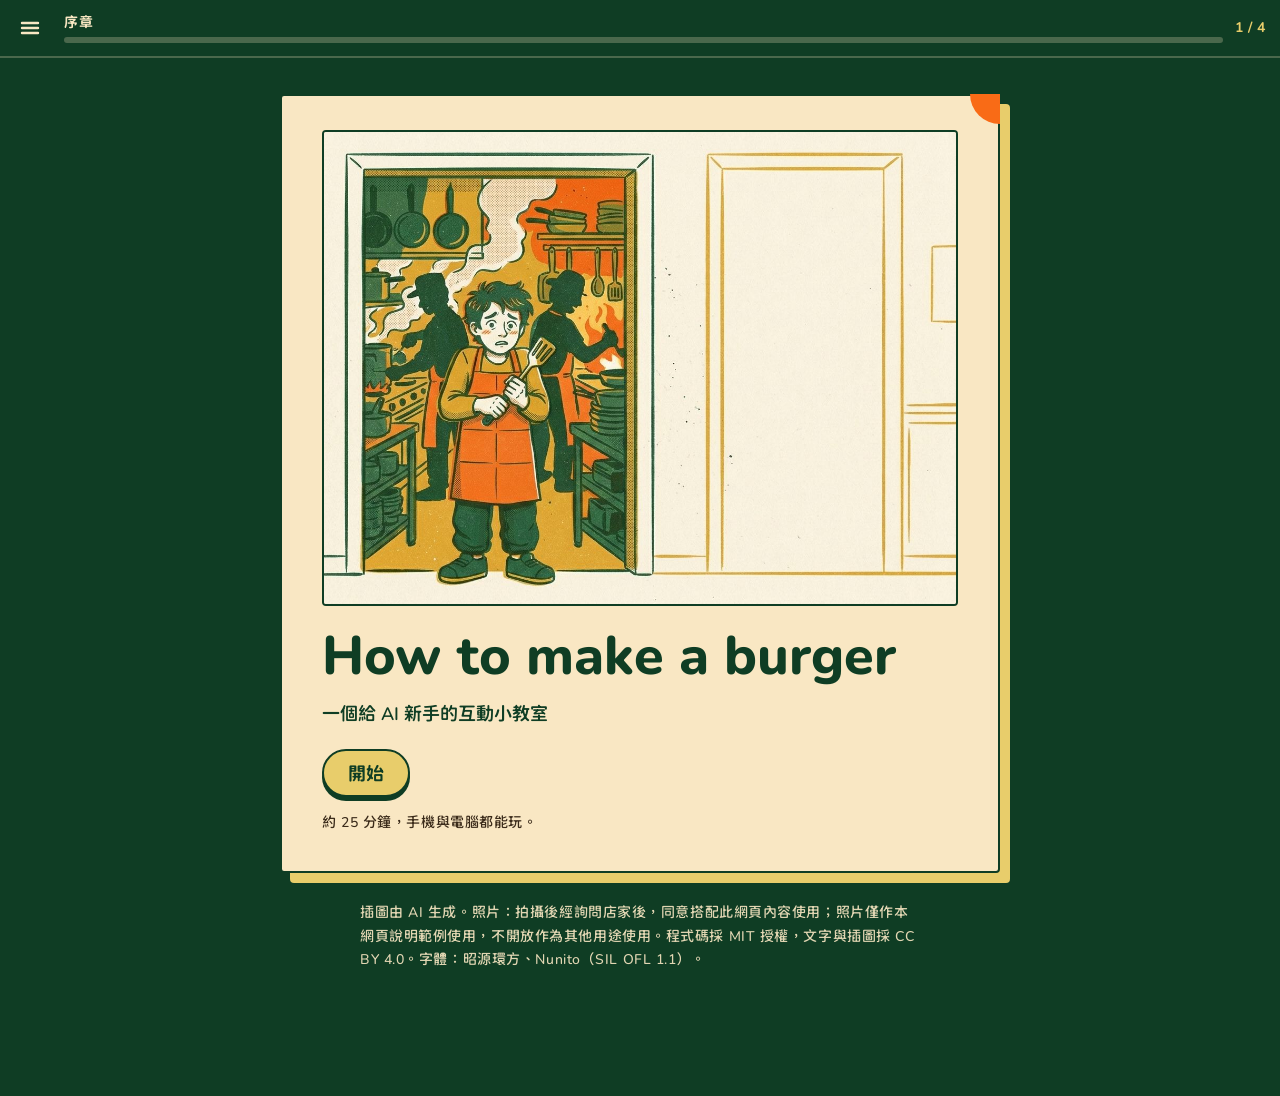
==== commit 2cccd56a: "Final license wording: photos are for this page only, everything else open; cache-busting query; tha" ====
--- a/index.html
+++ b/index.html
@@ -7,7 +7,7 @@
 <meta name="theme-color" content="#0F3D24">
 <title>How to make a burger｜一個給 AI 新手的互動小教室</title>
 <link rel="stylesheet" href="fonts/fonts.css">
-<link rel="stylesheet" href="style.css">
+<link rel="stylesheet" href="style.css?v=20261104b">
 </head>
 <body>
 
@@ -39,7 +39,7 @@
 
 <noscript><p style="padding:24px;color:#F9E7C3">這個互動頁面需要開啟 JavaScript 才能使用。</p></noscript>
 
-<script src="content.js"></script>
-<script src="app.js"></script>
+<script src="content.js?v=20261104b"></script>
+<script src="app.js?v=20261104b"></script>
 </body>
 </html>
--- a/fonts/fonts.css
+++ b/fonts/fonts.css
@@ -41,15 +41,6 @@
   font-style: normal;
   font-weight: 200 900;
   font-display: swap;
-  src: url(files/chiron-goround-tc-94-wght-normal.woff2) format('woff2-variations');
-  unicode-range: U+2139,U+2153,U+2194-2197,U+2199,U+219d-219e,U+21a0,U+21a9-21aa,U+21ac,U+21af-21b1,U+21b3-21b5,U+21ba-21bb,U+21c4,U+21ca,U+21cc,U+21d0,U+21d2-21d4,U+21d8,U+21dd,U+21e2-21e9,U+2200,U+2202,U+2205-2208,U+220e-220f,U+2211-2212,U+2215,U+2217-221a,U+221d-2220,U+2225,U+2227-222b,U+222e,U+2234-2237,U+223c-223d,U+2248,U+2256,U+2260-2261,U+2264-2265,U+226a-226b,U+226e-226f,U+2282-2283,U+2295-2296,U+2299,U+22a5,U+22b0-22b1,U+22b9,U+22bf,U+22c5-22c6,U+22c8,U+22d0-22d1,U+22ee,U+2312-2313,U+2318,U+231a-231b,U+2323,U+2328,U+239d,U+23a0,U+23af,U+23e4,U+23e9-23ea,U+23ec,U+23f0-23f3,U+23fa,U+2445,U+2460-2471,U+2474;
-}
-
-@font-face {
-  font-family: 'Chiron GoRound TC';
-  font-style: normal;
-  font-weight: 200 900;
-  font-display: swap;
   src: url(files/chiron-goround-tc-105-wght-normal.woff2) format('woff2-variations');
   unicode-range: U+b4,U+10d,U+2d9,U+641,U+6cc,U+e20,U+e29,U+200e,U+20ac,U+2266,U+25be,U+301e,U+3058,U+4e07,U+4e1d,U+4e66,U+4ece,U+4fde,U+5016,U+5180,U+5199,U+51aa,U+5306,U+5386,U+53d8,U+5413,U+541d,U+5436,U+54ce,U+54e8,U+54fc,U+5571,U+557e,U+558e,U+55a7,U+56a8,U+57a2-57a3,U+58b3,U+5960,U+5992-5993,U+59a4,U+5a55,U+5ab2,U+5afb,U+5b56,U+5bc5,U+5bc7,U+5bf0,U+5cb1,U+5cc7,U+5dff,U+5e93,U+5ed3,U+5f6a,U+60bc,U+61ff,U+6218,U+6254,U+634d,U+6467,U+64f1-64f2,U+6582,U+65fb,U+6615,U+6687,U+66e6,U+66f0,U+6781,U+67f5,U+68a7,U+6a1f,U+6b27,U+6b4e,U+6b73,U+6b79,U+6bcb,U+6c5d,U+6cf5,U+6dee,U+6ec4,U+6ecc,U+6f88,U+6fef,U+701d,U+703e,U+707c,U+7099,U+710a,U+725f,U+72d9,U+72e9,U+731d,U+7325,U+739f,U+7463,U+7480,U+74a8,U+7523,U+7526,U+75e0,U+7613,U+7656,U+76d4,U+773a,U+775c,U+775e,U+780c,U+78e1,U+78f7,U+7960,U+7a20,U+7aaf,U+7b08,U+7b71,U+7be4,U+7cec,U+7cf0,U+7d5e,U+7d62,U+7dbe,U+7e1b,U+7ea2,U+7ec4,U+7ec6,U+7edc,U+7eed,U+7efc,U+7f16,U+7f57,U+7fb9,U+7fca,U+803d,U+816e,U+82a5,U+82b7,U+8317,U+8338,U+834a,U+83d3,U+8401,U+8469,U+849e,U+854a,U+8559,U+865e,U+86e4,U+8700,U+8759,U+8760,U+8778,U+8782,U+879e,U+87d1,U+880d,U+8836,U+8944,U+89c8,U+8aac,U+8b74,U+8ba2,U+8ba4,U+8bae,U+8bfb,U+8c4e,U+8cb3,U+8cb6,U+8d16,U+8d28,U+8e44,U+8f3b,U+8f3f,U+8f91,U+8fb9,U+8fc4,U+8fde,U+8ff9,U+9076,U+90ae,U+90b8,U+9257,U+9310,U+93df,U+94fe,U+95a5,U+95a9,U+962e,U+968f-9690,U+9704,U+9713,U+97f6,U+9824,U+986b,U+9884,U+9886,U+98e2,U+991a,U+99a5,U+99dd,U+9ab8,U+9b41,U+9b77,U+9bad,U+c774,U+e5d4,U+fe52,U+ff02,U+1f389,U+1f449,U+1f495;
 }
--- a/style.css
+++ b/style.css
@@ -30,6 +30,7 @@
 * { box-sizing: border-box; }
 html { -webkit-text-size-adjust: 100%; scroll-behavior: smooth; }
 body {
+  line-break: strict;
   margin: 0; background: var(--green); color: var(--green);
   font-family: var(--font); font-weight: var(--body-w); font-size: var(--body-size); line-height: var(--body-lh);
   -webkit-tap-highlight-color: transparent;
@@ -64,7 +65,7 @@
 .menu li + li { margin-top: 8px; }
 .menu button {
   width: 100%; display: grid; grid-template-columns: 5.2em 1fr; gap: 12px; align-items: baseline; text-align: left;
-  background: transparent; border: 2px solid rgba(249,231,195,.35); border-radius: 12px; padding: 10px 14px; cursor: pointer; color: var(--cream);
+  background: transparent; border: 2px solid rgba(249,231,195,.35); border-radius: 12px; padding: calc(10px + .07em) 14px calc(10px - .07em); cursor: pointer; color: var(--cream);
 }
 .menu button:hover, .menu button:focus-visible { border-color: var(--yellow); }
 .menu button.cur { background: var(--yellow); color: var(--green); border-color: var(--yellow); }
@@ -79,11 +80,14 @@
   padding: 20px 20px 26px; position: relative; animation: rise .35s ease both;
 }
 @keyframes rise { from { opacity: 0; transform: translateY(10px); } to { opacity: 1; transform: none; } }
-@media (prefers-reduced-motion: reduce) { .card { animation: none; } html { scroll-behavior: auto; } .bar-prog span { transition: none; } }
+@keyframes pop { 0% { transform: scale(1); } 45% { transform: scale(1.05); } 100% { transform: scale(1); } }
+.card.still { animation: none; }
+.pop { animation: pop .22s ease-out; }
+@media (prefers-reduced-motion: reduce) { .card { animation: none; } .pop { animation: none; } html { scroll-behavior: auto; } .bar-prog span { transition: none; } }
 
 .chip {
   display: inline-block; background: var(--yellow); color: var(--green); border: 2px solid var(--green);
-  font-weight: 700; font-size: var(--note-size); line-height: 1.5; letter-spacing: .06em; padding: 0 12px; margin: 0 0 14px;
+  font-weight: 700; font-size: var(--note-size); line-height: 1.5; letter-spacing: .06em; padding: .22em 12px 0; margin: 0 0 14px;
 }
 .title { font-weight: var(--title-w); font-size: var(--title-size); line-height: var(--title-lh); margin: 0 0 14px; text-wrap: balance; }
 .title.sm { font-size: clamp(22px, 5.8vw, 30px); line-height: 1.3; }
@@ -94,20 +98,23 @@
 .rule { border: 0; border-top: 2px solid var(--green); margin: 18px 0; }
 
 /* 圖片：容器底色要和圖片紙色一致 */
-.frame { background: var(--img-paper); border: 2px solid var(--green); border-radius: 4px; overflow: hidden; margin: 0 0 18px; aspect-ratio: 4 / 3; display: grid; place-items: center; }
-.frame img { width: 100%; height: 100%; object-fit: contain; }
-.frame.wide { aspect-ratio: 4 / 3; }
+.frame { background: var(--img-paper); border: 2px solid var(--green); border-radius: 4px; overflow: hidden; margin: 0 0 18px; display: grid; place-items: center; }
+.frame img { width: 100%; height: auto; }  /* 依圖片本身的比例顯示（有 4:3 與 16:9 兩種） */
+.frame.missing { aspect-ratio: 4 / 3; }
 .frame.missing { background: repeating-linear-gradient(135deg, var(--img-paper) 0 14px, #F3E7C9 14px 28px); }
 .frame.missing img { display: none; }
 .frame.missing::after { content: "圖片待補"; font-weight: 700; font-size: var(--note-size); letter-spacing: .12em; color: var(--brown); background: var(--yellow); border: 2px solid var(--green); padding: 2px 14px; }
 .gallery { display: grid; gap: 10px; margin: 0 0 18px; grid-template-columns: repeat(var(--n, 2), minmax(0, 1fr)); }
 .gallery figure { margin: 0; }
 .gallery .frame { margin: 0 0 6px; aspect-ratio: 4 / 3; }
+.gallery .frame img { height: 100%; object-fit: contain; }
+.gallery .frame.cover { border-color: var(--green); }
+.gallery .frame.cover img { object-fit: cover; }   /* 實拍照滿框，不留上下空白 */
 .gallery figcaption { font-weight: 700; font-size: var(--note-size); letter-spacing: var(--note-ls); text-align: center; }
 
 /* 按鈕 */
 .btn {
-  display: inline-flex; align-items: center; justify-content: center; gap: 8px; min-height: 48px; padding: 8px 24px; cursor: pointer;
+  display: inline-flex; align-items: center; justify-content: center; gap: 8px; min-height: 48px; padding: calc(8px + .07em) 24px calc(8px - .07em); cursor: pointer;
   font-weight: 700; font-size: var(--body-size); line-height: 1.3; color: var(--green); background: var(--yellow);
   border: 2px solid var(--green); border-radius: 999px; box-shadow: 0 4px 0 var(--green); transition: transform .08s ease, box-shadow .08s ease;
 }
@@ -140,19 +147,31 @@
 .opts { display: grid; gap: 10px; margin: 0; padding: 0; border: 0; }
 .opts.inline { grid-template-columns: repeat(auto-fit, minmax(110px, 1fr)); }
 .opt {
-  display: flex; gap: 10px; align-items: flex-start; text-align: left; cursor: pointer; width: 100%;
-  background: var(--paper); border: 2px solid var(--green); border-radius: 10px; padding: 10px 14px; line-height: 1.55; font-weight: 600;
-}
+  /* 版面邏輯：
+     ・一般選項：文字區塊在框內置中（不管幾行）。
+     ・有 A/B/C 字母的選項：字母＋文字區塊成一組，齊左；文字多行時，第二行跟第一行的文字對齊，不會跑到字母底下。
+     ・打勾／打叉的圓章用絕對定位貼在右上角，不佔版面，所以出現或消失時文字不會位移。 */
+  position: relative; display: flex; gap: .7em; align-items: center; justify-content: center; text-align: center; cursor: pointer; width: 100%;
+  background: var(--paper); border: 2px solid var(--green); border-radius: 10px; padding: calc(10px + .13em) 14px calc(10px - .13em); line-height: 1.55; font-weight: 600;
+}
+.opt .o-tx { display: block; min-width: 0; }
+.opt.lettered { justify-content: flex-start; align-items: flex-start; text-align: left; }
+.opt.lettered .o-tx { flex: 1; }
+.opt .o-key { flex: none; font-weight: 800; min-width: 1.1em; }
 @media (hover: hover) { .opt:hover:not(:disabled):not(.right):not(.wrong) { background: var(--yellow); } }
-.opt .mk { flex: none; width: 1.4em; font-weight: 800; }
 .opt[aria-pressed="true"] { background: var(--yellow); box-shadow: inset 0 0 0 2px var(--green); }
+.opt .mk { position: absolute; top: -9px; right: -7px; width: 22px; height: 22px; box-sizing: border-box; display: none; place-items: center; border-radius: 50%; border: 2px solid var(--green); font-size: 12px; font-weight: 800; line-height: 1; text-decoration: none; }
+.opt.right .mk, .opt.wrong .mk { display: grid; }
 .opt.right { background: var(--green); color: var(--cream); }
+.opt.right .mk { background: var(--cream); color: var(--green); }
 .opt.right .mk::before { content: "✓"; }
-.opt.wrong { background: var(--paper); border-style: dashed; text-decoration: line-through; text-decoration-thickness: 1.5px; }
+.opt.wrong { background: var(--paper); border-style: dashed; }
+.opt.wrong .o-tx { text-decoration: line-through; text-decoration-thickness: 1.5px; }
+.opt.wrong .mk { background: var(--yellow); color: var(--green); }
 .opt.wrong .mk::before { content: "✗"; }
 .opt:disabled { cursor: default; }
 
-.fb { margin: 16px 0 0; padding: 12px 16px; border: 2px solid var(--green); border-radius: 10px; font-weight: 600; line-height: 1.7; max-width: 34em; animation: rise .25s ease both; }
+.fb { margin: 16px 0 0; padding: 12px 16px; border: 2px solid var(--green); border-radius: 10px; font-weight: 600; line-height: 1.7; max-width: 34em; }
 .fb.ok { background: var(--green); color: var(--cream); }
 .fb.bad { background: var(--yellow); }
 .fb .fb-mk { font-weight: 800; margin-right: 6px; }
@@ -166,13 +185,13 @@
 .cc .ct { font-weight: 600; line-height: 1.5; }
 .cc .zs { grid-column: 1 / -1; display: grid; grid-template-columns: 1fr 1fr; gap: 8px; }
 .cc.noicon { grid-template-columns: 1fr; }
-.zbtn { min-height: 44px; cursor: pointer; border: 2px solid var(--green); border-radius: 8px; background: var(--cream); font-weight: 700; padding: 4px 8px; }
+.zbtn { min-height: 44px; cursor: pointer; border: 2px solid var(--green); border-radius: 8px; background: var(--cream); font-weight: 700; padding: calc(4px + .07em) 8px calc(4px - .07em); }
 .zbtn[aria-pressed="true"] { background: var(--green); color: var(--cream); }
 .cc .res { grid-column: 1 / -1; font-weight: 700; font-size: var(--note-size); letter-spacing: var(--note-ls); margin: 0; }
 
 /* ───── 排序 ───── */
 .steps { display: grid; gap: 10px; margin: 14px 0 0; padding: 0; list-style: none; }
-.stp { display: flex; gap: 12px; align-items: center; width: 100%; text-align: left; cursor: pointer; background: var(--paper); border: 2px solid var(--green); border-radius: 10px; padding: 10px 14px; font-weight: 600; line-height: 1.5; }
+.stp { display: flex; gap: 12px; align-items: center; width: 100%; text-align: left; cursor: pointer; background: var(--paper); border: 2px solid var(--green); border-radius: 10px; padding: calc(10px + .07em) 14px calc(10px - .07em); font-weight: 600; line-height: 1.5; }
 .stp .num { flex: none; width: 2em; height: 2em; display: grid; place-items: center; border: 2px dashed var(--green); border-radius: 50%; font-weight: 800; }
 .stp[aria-pressed="true"] { background: var(--yellow); }
 .stp[aria-pressed="true"] .num { border-style: solid; background: var(--green); color: var(--cream); }
@@ -211,10 +230,11 @@
 .out { margin: 18px 0 0; }
 .out .sent { background: var(--paper); border: 2px solid var(--green); border-left-width: 8px; padding: 12px 16px; font-weight: 700; line-height: 1.7; margin: 0 0 14px; }
 .out .frame { max-width: 360px; aspect-ratio: 1 / 1; }
+.out .frame img { height: 100%; object-fit: contain; }
 .out .ph { background: var(--img-paper); border: 2px dashed var(--green); border-radius: 4px; padding: 18px; text-align: center; color: var(--brown); font-weight: 600; margin: 18px 0 0; }
 
 .seg { display: grid; grid-template-columns: 1fr 1fr; gap: 8px; }
-.seg button { min-height: 46px; cursor: pointer; background: var(--paper); border: 2px solid var(--green); border-radius: 10px; font-weight: 700; }
+.seg button { min-height: 46px; cursor: pointer; background: var(--paper); border: 2px solid var(--green); border-radius: 10px; font-weight: 700; padding: calc(1px + .07em) 6px calc(1px - .07em); }
 .seg button[aria-pressed="true"] { background: var(--green); color: var(--cream); }
 .fr-grid { display: grid; gap: 14px; grid-template-columns: 1fr; margin: 16px 0 0; }
 .fr-grid .frame { margin: 0 0 6px; }
@@ -229,7 +249,7 @@
 .rp-name { margin: 0; font-weight: 800; }
 .rp-name small { font-weight: 500; opacity: .85; }
 .rp-btns { display: flex; gap: 8px; flex-wrap: wrap; }
-.rp-hit { cursor: pointer; border: 2px solid var(--cream); border-radius: 8px; background: transparent; color: var(--cream); font-weight: 700; padding: 2px 12px; min-height: 36px; }
+.rp-hit { cursor: pointer; border: 2px solid var(--cream); border-radius: 8px; background: transparent; color: var(--cream); font-weight: 700; padding: calc(2px + .07em) 12px calc(2px - .07em); min-height: 36px; }
 .rp-hit.found { background: var(--yellow); color: var(--green); border-color: var(--yellow); }
 .rp-body { display: grid; grid-template-columns: 1fr; }
 .rp-main { padding: 12px 14px; border-bottom: 2px solid var(--green); }
@@ -249,7 +269,7 @@
 
 /* ───── 勾選清單、任務、自我檢核 ───── */
 .pks { display: grid; gap: 10px; margin: 14px 0 0; }
-.pk { display: flex; gap: 12px; align-items: center; width: 100%; text-align: left; cursor: pointer; background: var(--paper); border: 2px solid var(--green); border-radius: 10px; padding: 10px 14px; font-weight: 600; line-height: 1.5; }
+.pk { display: flex; gap: 12px; align-items: center; width: 100%; text-align: left; cursor: pointer; background: var(--paper); border: 2px solid var(--green); border-radius: 10px; padding: calc(10px + .07em) 14px calc(10px - .07em); font-weight: 600; line-height: 1.5; }
 .pk .bx { flex: none; width: 1.5em; height: 1.5em; border: 2px solid var(--green); border-radius: 6px; display: grid; place-items: center; font-weight: 800; background: var(--cream); }
 .pk[aria-pressed="true"] { background: var(--yellow); }
 .pk[aria-pressed="true"] .bx::before { content: "✓"; }
@@ -260,7 +280,7 @@
 .count { margin: 10px 0 0; font-weight: 700; }
 
 .tiles { display: grid; gap: 10px; margin: 14px 0 0; }
-.tile { text-align: left; cursor: pointer; background: var(--paper); border: 2px solid var(--green); border-radius: 10px; padding: 10px 14px; font-weight: 800; width: 100%; }
+.tile { text-align: left; cursor: pointer; background: var(--paper); border: 2px solid var(--green); border-radius: 10px; padding: calc(10px + .07em) 14px calc(10px - .07em); font-weight: 800; width: 100%; }
 .tile[aria-pressed="true"] { background: var(--green); color: var(--cream); }
 .mi { margin: 14px 0 0; border: 2px solid var(--green); border-left-width: 10px; border-radius: 6px; background: var(--paper); padding: 12px 16px 14px; }
 .mi p { margin: 0 0 10px; }
@@ -279,3 +299,44 @@
   .stage { padding-top: calc(var(--bar-h) + 36px); }
   .card { padding: 34px 40px 36px; box-shadow: 10px 10px 0 var(--yellow); }
 }
+
+.chip-sm { margin: 18px 0 8px; }
+.credits { margin: 16px 0 0; padding: 0; list-style: none; display: grid; gap: 4px; font-weight: var(--note-w); font-size: var(--note-size); line-height: var(--note-lh); letter-spacing: var(--note-ls); color: var(--brown); }
+.credits li::before { content: "・"; }
+
+/* 重點凸顯：像螢光筆的色塊，字維持深綠；色塊顏色依所在底色調整 */
+.card { --hl: #EFD477; }                 /* 奶油底：芥末黃稍微降低飽和度 */
+.fb.ok { --hl: #E8CD6B; }                /* 深綠底：用芥末黃 */
+.fb.bad, .bub.r, .opt[aria-pressed="true"], .stp[aria-pressed="true"], .pk[aria-pressed="true"] { --hl: #F6E7A8; }  /* 黃色底：更淺、更不飽和的黃 */
+b, strong { font-weight: 700; color: var(--green); background: var(--hl, #EFD477); padding: .04em .22em .06em; margin: 0 .05em; border-radius: .22em; -webkit-box-decoration-break: clone; box-decoration-break: clone; }
+.fb.ok b { color: var(--green); }
+
+/* ───── 留言板 ───── */
+.gb { margin: 26px 0 0; padding-top: 18px; border-top: 2px solid var(--green); }
+.gb-h { margin: 0 0 4px; font-weight: 800; font-size: clamp(20px, 5.4vw, 26px); line-height: 1.3; }
+.gb-form { display: grid; gap: 6px; margin: 12px 0 0; }
+.gb-l { font-weight: 700; margin-top: 6px; }
+.gb-in { width: 100%; font: inherit; font-weight: 500; color: var(--green); background: var(--paper); border: 2px solid var(--green); border-radius: 10px; padding: calc(9px + .07em) 12px calc(9px - .07em); }
+.gb-in:disabled { opacity: .6; }
+.gb-in:focus-visible { outline: 3px solid var(--orange); outline-offset: 2px; }
+.gb-ta { resize: vertical; min-height: 96px; line-height: 1.6; }
+.gb-hp { position: absolute; left: -9999px; width: 1px; height: 1px; opacity: 0; }
+.gb-row { display: flex; align-items: center; justify-content: space-between; gap: 12px; margin-top: 4px; }
+.gb-row .note { margin: 0; }
+.gb-status { min-height: 1.7em; margin: 4px 0 0; }
+.gb-list { list-style: none; margin: 14px 0 0; padding: 0; display: grid; gap: 10px; }
+.gb-item { background: var(--paper); border: 2px solid var(--green); border-radius: 10px; padding: 10px 14px 12px; }
+.gb-meta { margin: 0 0 4px; display: flex; flex-wrap: wrap; align-items: baseline; gap: 4px 10px; font-size: var(--note-size); letter-spacing: var(--note-ls); color: var(--brown); font-weight: 500; }
+.gb-nick { background: none; padding: 0; margin: 0; font-size: 1.05em; color: var(--green); }
+.gb-text { margin: 0; white-space: pre-wrap; overflow-wrap: anywhere; line-height: 1.7; }
+.gb-empty { color: var(--brown); font-weight: 500; padding: 6px 2px; }
+
+/* 題目引言：每一句各一行，編號＋文字區塊成一組，第二行跟第一行文字對齊 */
+.q-ctx { padding: 12px 16px; }
+.ctx-lead { margin: 0 0 6px; }
+.ctx-list { list-style: none; margin: 0; padding: 0; display: grid; gap: 6px; }
+.ctx-list li { display: flex; gap: .7em; align-items: flex-start; }
+.ctx-n { flex: none; min-width: 1.1em; font-weight: 800; text-align: left; }
+.ctx-t { flex: 1; min-width: 0; text-align: left; }
+.g4 h3 { display: flex; align-items: center; gap: .5em; }
+.g4 h3::before { flex: none; margin-right: 0; }
